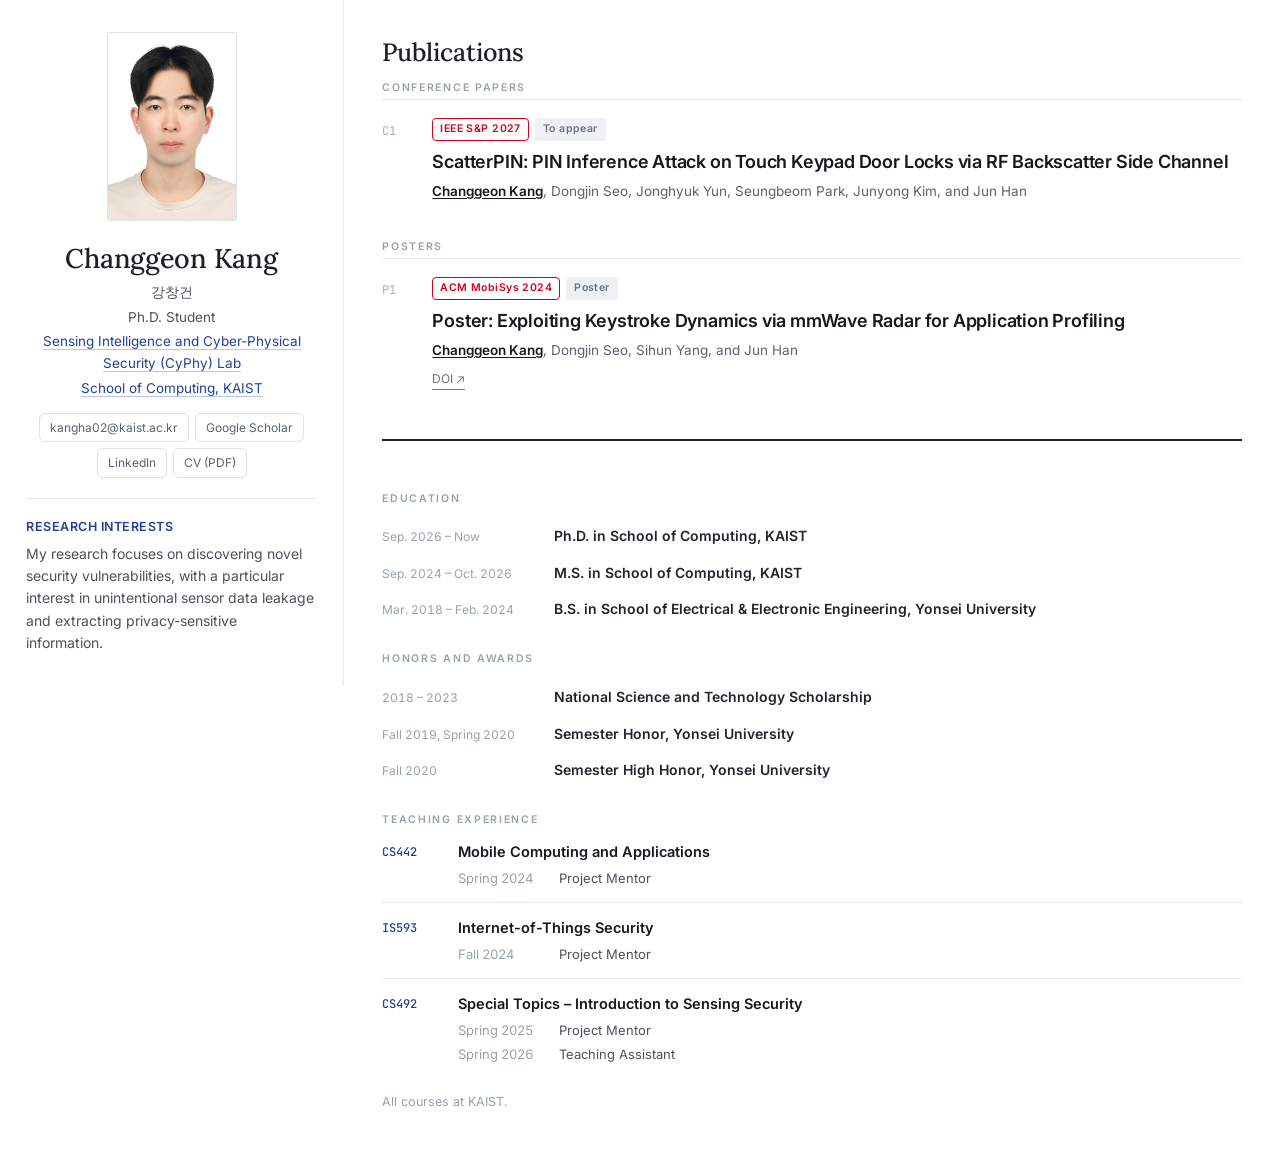
==== index.html @ 90a4a769 "Underline own name in author lists" ====
<!doctype html>
<html lang="en">
<head>
<meta charset="utf-8">
<meta name="viewport" content="width=device-width, initial-scale=1">
<title>Changgeon Kang</title>
<meta name="description" content="Changgeon Kang is a Ph.D. student in the CyPhy Lab, School of Computing, KAIST, working on cyber-physical system security and sensing systems.">
<meta name="author" content="Changgeon Kang">
<link rel="canonical" href="https://changgeonkang.github.io/">

<meta property="og:type" content="profile">
<meta property="og:title" content="Changgeon Kang">
<meta property="og:description" content="Ph.D. Student, CyPhy Lab, School of Computing, KAIST. Cyber-Physical System (CPS) Security and Sensing Systems.">
<meta property="og:url" content="https://changgeonkang.github.io/">
<meta property="og:image" content="https://changgeonkang.github.io/photo.jpg">
<meta name="twitter:card" content="summary">

<!-- An empty icon rather than no icon at all: with the tag removed the
     browser falls back to requesting /favicon.ico and draws its own
     generic glyph, which is the thing being removed here. -->
<link rel="icon" href="data:,">

<link rel="preconnect" href="https://fonts.googleapis.com">
<link rel="preconnect" href="https://fonts.gstatic.com" crossorigin>
<link rel="stylesheet" href="https://fonts.googleapis.com/css2?family=Lora:ital,wght@0,400;0,500;0,600;1,400&family=Inter:wght@300;400;500;600;700&family=JetBrains+Mono:wght@400;500&display=swap">

<!-- Tells search engines which person this page is about, and which other
     profiles are the same person, so the page can be tied to the Scholar
     and LinkedIn records rather than floating on its own. -->
<script type="application/ld+json">
{
  "@context": "https://schema.org",
  "@type": "Person",
  "name": "Changgeon Kang",
  "alternateName": "강창건",
  "url": "https://changgeonkang.github.io/",
  "image": "https://changgeonkang.github.io/photo.jpg",
  "email": "mailto:kangha02@kaist.ac.kr",
  "jobTitle": "Ph.D. Student",
  "worksFor": {
    "@type": "CollegeOrUniversity",
    "name": "KAIST",
    "department": "School of Computing",
    "url": "https://cs.kaist.ac.kr/"
  },
  "affiliation": {
    "@type": "ResearchOrganization",
    "name": "Sensing Intelligence and Cyber-Physical Security (CyPhy) Lab",
    "url": "https://www.cyphy.kaist.ac.kr/home"
  },
  "alumniOf": {
    "@type": "CollegeOrUniversity",
    "name": "Yonsei University"
  },
  "knowsAbout": [
    "Cyber-Physical System Security",
    "Sensing Systems",
    "RF Backscatter",
    "Side-Channel Attacks",
    "mmWave Radar"
  ],
  "sameAs": [
    "https://scholar.google.com/citations?user=AHf7iZIAAAAJ",
    "https://www.linkedin.com/in/changgeon-kang/",
    "https://github.com/ChanggeonKang"
  ]
}
</script>

<style>
:root{color-scheme:light}
*,*::before,*::after{box-sizing:border-box}
html{-webkit-text-size-adjust:100%}
body{margin:0;background:#fff;font-family:Inter,system-ui,-apple-system,sans-serif}
img{max-width:100%}
a:focus-visible{outline:2px solid #204396;outline-offset:2px}

/* ---------- page ---------- */
.pg{background:#fff;color:#1c1f24;line-height:1.6;font-family:Inter,sans-serif;
  --accent:#204396;--rule:#e5e9ef;--dim:#97a1ae;--body:#4b525c;--head:#15181d;--chip:#e8f6fc}
.bdg{display:inline-flex;align-items:center;font-size:10.5px;font-weight:600;letter-spacing:.04em;
  border-radius:4px;padding:3px 8px;white-space:nowrap}
/* venue badge: white fill, so the border is what keeps it reading as a badge */
.bdg-v{background:#fff;color:#d0021b;border:1px solid #d0021b;padding:2px 7px}
.bdg-s{background:#eef0f3;color:#6a7482}
.bdg-row{display:flex;gap:6px;flex-wrap:wrap;margin-bottom:9px}
.doi{font-size:12px;text-decoration:none;color:#6a7482;border-bottom:1px solid currentColor;
  padding-bottom:1px}
.doi:hover{color:#204396}

.pg h1{font-family:Lora,Georgia,serif;font-size:27px;font-weight:500;margin:0 0 2px;
  letter-spacing:-.01em}
.pg .kr{font-size:13px;color:#8d939c;margin:0 0 8px}
.pg .idtext p,.pg .who p{font-size:13.5px;color:#4b525c;margin:0 0 3px}
.pg a.id{color:#204396;text-decoration:none;border-bottom:1px solid #b9c7e6}
.pg a.id:hover{border-color:#204396}
.pg .links{margin-top:11px;display:flex;gap:6px;flex-wrap:wrap}
.pg .links a,.pg .links button{font-size:12px;color:#5b6270;text-decoration:none;
  border:1px solid #dde3eb;border-radius:6px;padding:4px 10px;background:#fff;
  font-family:inherit;line-height:inherit}
.pg .links a:hover,.pg .links button:hover{border-color:#204396;color:#204396}
.pg .links button:focus-visible{outline:2px solid #204396;outline-offset:2px}
/* The address is shown in full and copies on click. It is a button, not a
   mailto link, so nothing ever hands the visitor off to a mail client. If
   the copy fails the address is still on screen to select by hand. */
.pg .links button.copy-mail{cursor:copy}
.pg .links button.copied{border-color:#2f6f4e;color:#2f6f4e;background:#f2f8f4}
.pg .what b{display:block;color:#204396;font-size:12.5px;letter-spacing:.04em;text-transform:uppercase;
  margin-bottom:6px;font-weight:600}
.pg .what{font-size:14px;color:#4b525c}

.pg .idrow{display:grid;grid-template-columns:116px minmax(0,380px);gap:22px;align-items:start}
.pg .photo{position:relative;aspect-ratio:390/567;border:1px solid #dde3eb;border-radius:3px;
  background:#f3f5f8;overflow:hidden}
.pg .photo img{position:absolute;inset:0;width:100%;height:100%;object-fit:cover;display:block}
.pg .idtext{min-width:0}

.pg h2.sec{font-family:Lora,Georgia,serif;font-size:25px;font-weight:500;margin:0 0 6px}
.pg h3{font-size:10.5px;font-weight:600;letter-spacing:.16em;text-transform:uppercase;
  color:#97a1ae;margin:22px 0 11px}
.pg .pub{display:grid;grid-template-columns:34px 1fr;gap:16px;padding:18px 0;
  border-top:1px solid #e5e9ef}
.pg .pub .n{font-family:"JetBrains Mono",monospace;font-size:12px;color:#a6b0bd;padding-top:4px}
.pg .pub .t{font-size:18px;font-weight:600;line-height:1.34;color:#15181d;margin-bottom:7px;
  letter-spacing:-.011em}
.pg .pub .au{font-size:13.5px;color:#5b6270;line-height:1.5}
.pg .pub .au b{color:#15181d;font-weight:600;text-decoration:underline;text-underline-offset:2px}
.pg .pub .doi{display:inline-block;margin-top:9px}
/* publications are split by type, so a poster is never mistaken for a
   full paper; the heading carries the distinction, not the entry styling */
.pg .grouphead{font-size:10.5px;font-weight:600;letter-spacing:.16em;text-transform:uppercase;
  color:#97a1ae;margin:20px 0 2px}
.pg .grouphead:first-child{margin-top:8px}
.pg .rec{display:flex;gap:14px;padding:7px 0;font-size:14px}
.pg .rec .yr{font-size:12px;color:#97a1ae;flex:none;width:158px;font-variant-numeric:tabular-nums;
  padding-top:2px}
.pg .rec .ti{color:#20252d;font-weight:600}
.eB{display:flex;flex-direction:column}
.eB .crow{display:flex;gap:16px;padding:13px 0;border-top:1px solid var(--rule)}
.eB .crow:first-child{border-top:0;padding-top:0}
.eB .ccode{font-family:"JetBrains Mono",monospace;font-size:12px;font-weight:500;flex:none;
  width:60px;color:var(--accent);padding-top:3px}
.eB .cname{font-size:14.5px;font-weight:600;color:var(--head);margin-bottom:5px}
.eB .croles{display:flex;flex-direction:column;gap:3px}
.eB .crole{font-size:13px;color:var(--body);display:flex;gap:9px}
.eB .crole em{font-style:normal;color:var(--dim);font-variant-numeric:tabular-nums;flex:none;width:92px}
.enote{font-size:12.5px;color:var(--dim);margin:14px 0 0}

/* ---------- layout: identity rail on wide screens, header when narrow ---------- */
/* Above 900px the identity is a sticky rail on the left and the content
   scrolls beside it. Below that the rail folds into a full-width header,
   portrait beside the identity lines rather than stacked above them. */
.optD .shell{max-width:1560px;margin-inline:auto;display:grid;
  grid-template-columns:344px minmax(0,1fr);gap:0}
.optD .rail{background:#fff;border-right:1px solid #e5e9ef;padding:32px 26px;
  position:sticky;top:0;align-self:start}
.optD .rail .idrow{grid-template-columns:1fr;gap:16px}
.optD .rail .photo{width:130px}
.optD .rail .what{margin-top:20px;padding-top:18px;border-top:1px solid #e5e9ef}
.optD .main{padding:32px clamp(20px,3vw,40px) 52px;min-width:0}
.optD .main > section + section{margin-top:30px;padding-top:26px;border-top:2px solid #1c1f24}
.optD .measure{max-width:940px}
.optD h3{margin-top:24px}
.optD section > h3:first-of-type{margin-top:14px}

/* In the rail the portrait sits above the name, so centring the identity is
   what makes their centres line up: left-aligned, the 130px photo sits 40px
   left of the 210px name's centre. Only the identity centres — the research
   statement stays left-aligned, since centred body copy loses its left edge
   and gets harder to read line to line. */
@media(min-width:901px){
  .optD .rail .railid{text-align:center}
  .optD .rail .photo{margin-inline:auto}
  .optD .rail .links{justify-content:center}
}

@media(max-width:900px){
  .optD .shell{grid-template-columns:1fr}
  .optD .rail{position:static;border-right:0;border-bottom:2px solid #1c1f24;
    padding-block:28px;padding-inline:clamp(20px,4vw,40px)}
  .optD .railinner{display:flex;gap:26px;align-items:flex-start;flex-wrap:wrap}
  .optD .railid{flex:1 1 430px;min-width:0}
  .optD .rail .idrow{grid-template-columns:116px minmax(0,380px);gap:22px}
  .optD .rail .photo{width:auto}
  .optD .rail .what{flex:1 1 300px;min-width:0;margin-top:0;padding-top:0;border-top:0;
    border-left:2px solid #1c1f24;padding-left:20px}
  .optD .main{padding-inline:clamp(20px,4vw,40px)}
}
@media(max-width:560px){
  .optD .rail .idrow{grid-template-columns:88px minmax(0,1fr);gap:16px}
}

@media (prefers-reduced-motion: reduce){*{transition:none!important;animation:none!important}}
</style>
</head>
<body>
<div class="pg optD"><div class="shell"><aside class="rail"><div class="railinner"><div class="railid"><div class="idrow"><div class="photo"><img src="photo.jpg" alt="Portrait of Changgeon Kang"></div><div class="idtext"><h1>Changgeon Kang</h1><p class="kr">강창건</p><p>Ph.D. Student</p><p><a class="id" href="https://www.cyphy.kaist.ac.kr/home" target="_blank" rel="noopener noreferrer">Sensing Intelligence and Cyber-Physical Security (CyPhy)&nbsp;Lab</a></p><p><a class="id" href="https://cs.kaist.ac.kr/" target="_blank" rel="noopener noreferrer">School of Computing, KAIST</a></p></div></div><div class="links"><button type="button" class="copy-mail" data-mail="kangha02@kaist.ac.kr" title="Click to copy"><span class="lbl-text">kangha02@kaist.ac.kr</span></button><a class="id" href="https://scholar.google.com/citations?user=AHf7iZIAAAAJ" target="_blank" rel="noopener noreferrer">Google Scholar</a><a class="id" href="https://www.linkedin.com/in/changgeon-kang/" target="_blank" rel="noopener noreferrer">LinkedIn</a><a class="id" href="CV_ChanggeonKang.pdf" target="_blank" rel="noopener noreferrer">CV (PDF)</a></div></div><div class="what"><b>Research Interests</b>My research focuses on discovering novel security vulnerabilities, with a particular interest in unintentional sensor data leakage and extracting privacy-sensitive information.</div></div></aside><main class="main"><section><h2 class="sec">Publications</h2><div class="measure"><p class="grouphead">Conference Papers</p><article class="pub"><div class="n">C1</div><div><div class="bdg-row"><span class="bdg bdg-v">IEEE S&P 2027</span><span class="bdg bdg-s">To appear</span></div><div class="t">ScatterPIN: PIN Inference Attack on Touch Keypad Door Locks via RF Backscatter Side Channel</div><div class="au"><b>Changgeon Kang</b>, Dongjin Seo, Jonghyuk Yun, Seungbeom Park, Junyong Kim, and Jun Han</div></div></article><p class="grouphead">Posters</p><article class="pub poster"><div class="n">P1</div><div><div class="bdg-row"><span class="bdg bdg-v">ACM MobiSys 2024</span><span class="bdg bdg-s">Poster</span></div><div class="t">Poster: Exploiting Keystroke Dynamics via mmWave Radar for Application Profiling</div><div class="au"><b>Changgeon Kang</b>, Dongjin Seo, Sihun Yang, and Jun Han</div><a class="doi" href="https://dl.acm.org/doi/10.1145/3643832.3661443" target="_blank" rel="noopener noreferrer">DOI ↗</a></div></article></div></section><section><div class="measure"><h3>Education</h3><div class="rec"><div class="yr">Sep. 2026 – Now</div><div class="ti">Ph.D. in School of Computing, KAIST</div></div><div class="rec"><div class="yr">Sep. 2024 – Oct. 2026</div><div class="ti">M.S. in School of Computing, KAIST</div></div><div class="rec"><div class="yr">Mar. 2018 – Feb. 2024</div><div class="ti">B.S. in School of Electrical &amp; Electronic Engineering, Yonsei University</div></div><h3>Honors and Awards</h3><div class="rec"><div class="yr">2018 – 2023</div><div class="ti">National Science and Technology Scholarship</div></div><div class="rec"><div class="yr">Fall 2019, Spring 2020</div><div class="ti">Semester Honor, Yonsei University</div></div><div class="rec"><div class="yr">Fall 2020</div><div class="ti">Semester High Honor, Yonsei University</div></div><h3>Teaching Experience</h3><div class="eB"><div class="crow"><div class="ccode">CS442</div><div><div class="cname">Mobile Computing and Applications</div><div class="croles"><div class="crole"><em>Spring 2024</em><span>Project Mentor</span></div></div></div></div><div class="crow"><div class="ccode">IS593</div><div><div class="cname">Internet-of-Things Security</div><div class="croles"><div class="crole"><em>Fall 2024</em><span>Project Mentor</span></div></div></div></div><div class="crow"><div class="ccode">CS492</div><div><div class="cname">Special Topics – Introduction to Sensing Security</div><div class="croles"><div class="crole"><em>Spring 2025</em><span>Project Mentor</span></div><div class="crole"><em>Spring 2026</em><span>Teaching Assistant</span></div></div></div></div></div><p class="enote">All courses at KAIST.</p></div></section></main></div></div>
<script>
/* Copies the address and nothing else — no mail client, ever. Two copy
   paths, because some browsers expose navigator.clipboard but refuse the
   write, and the older execCommand still succeeds there. If both fail we
   select the address on the page so it can be copied by hand; the address
   is rendered in full either way, so it is never hidden behind the click. */
document.addEventListener('click', async function (ev) {
  var btn = ev.target.closest && ev.target.closest('.copy-mail');
  if (!btn || btn.dataset.busy) return;
  var addr = btn.dataset.mail;
  var label = btn.querySelector('.lbl-text');
  var copied = false;

  try {
    if (navigator.clipboard && window.isSecureContext) {
      await navigator.clipboard.writeText(addr);
      copied = true;
    }
  } catch (e) { /* fall through to execCommand */ }

  if (!copied) {
    try {
      var ta = document.createElement('textarea');
      ta.value = addr;
      ta.setAttribute('readonly', '');
      ta.style.cssText = 'position:fixed;top:0;left:0;opacity:0;pointer-events:none';
      document.body.appendChild(ta);
      ta.select();
      ta.setSelectionRange(0, addr.length);
      copied = document.execCommand('copy');
      ta.remove();
    } catch (e) { copied = false; }
  }

  btn.dataset.busy = '1';
  var prev = label.textContent;

  if (copied) {
    label.textContent = 'Copied ✓';
    btn.classList.add('copied');
  } else {
    // leave the address selected so Ctrl+C finishes the job
    try {
      var sel = window.getSelection();
      var range = document.createRange();
      range.selectNodeContents(label);
      sel.removeAllRanges();
      sel.addRange(range);
    } catch (e) { /* nothing more to offer */ }
  }

  setTimeout(function () {
    label.textContent = prev;
    btn.classList.remove('copied');
    delete btn.dataset.busy;
  }, 1400);
});
</script>
</body>
</html>
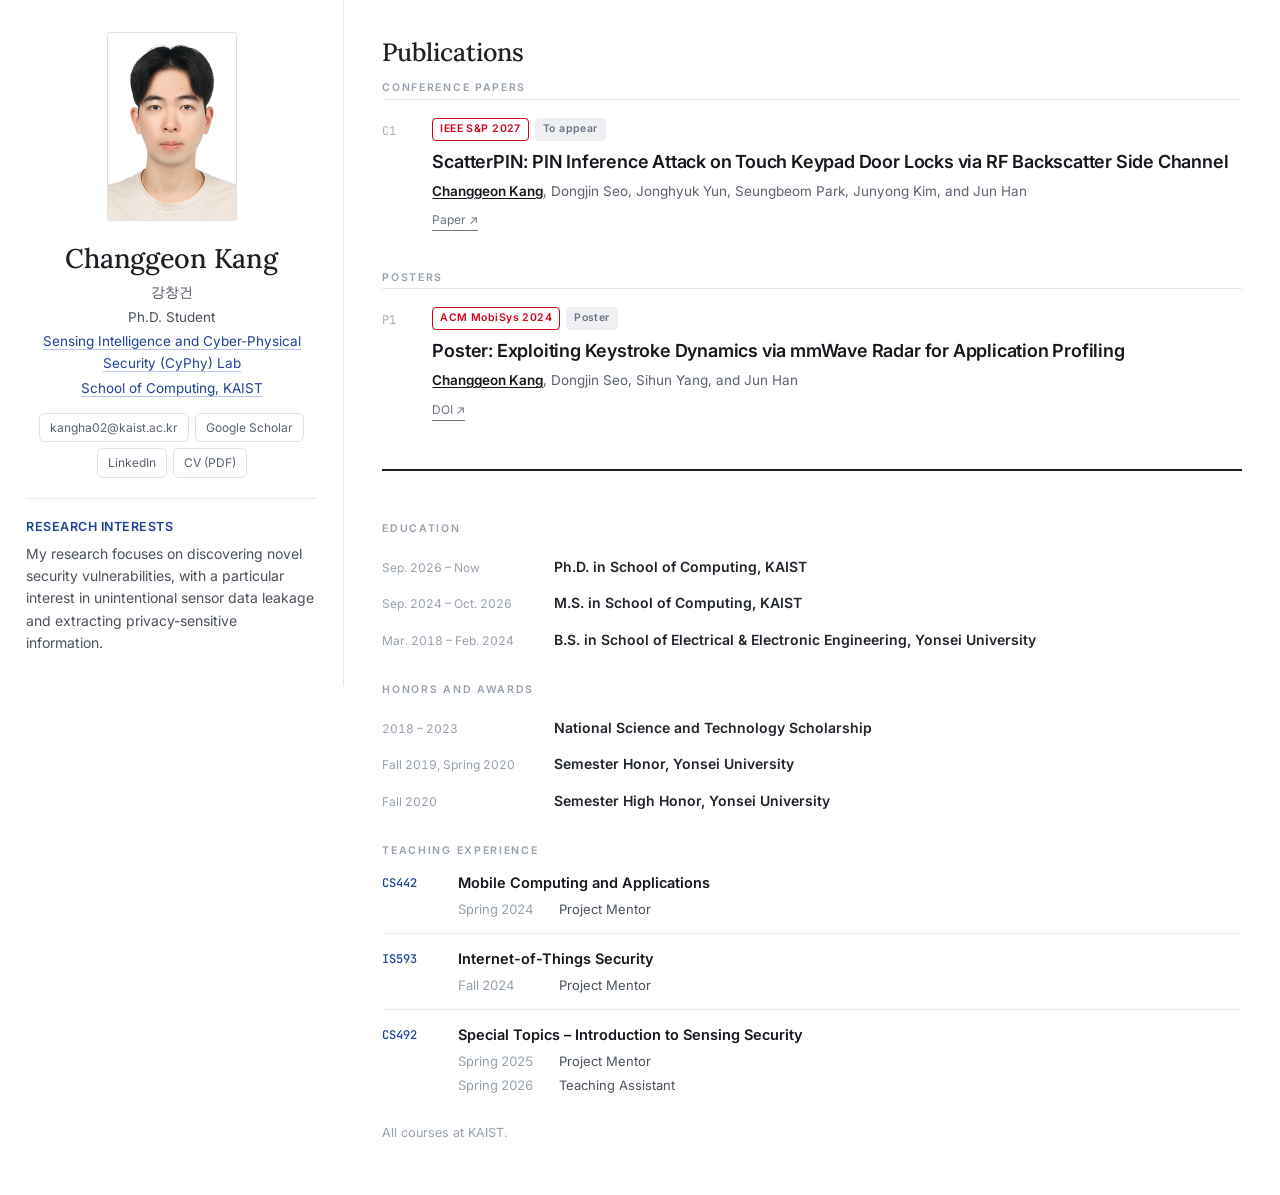
==== commit babd5b82: "Link the ScatterPIN paper to its CSDL record" ====
--- a/index.html
+++ b/index.html
@@ -194,7 +194,7 @@
 </style>
 </head>
 <body>
-<div class="pg optD"><div class="shell"><aside class="rail"><div class="railinner"><div class="railid"><div class="idrow"><div class="photo"><img src="photo.jpg" alt="Portrait of Changgeon Kang"></div><div class="idtext"><h1>Changgeon Kang</h1><p class="kr">강창건</p><p>Ph.D. Student</p><p><a class="id" href="https://www.cyphy.kaist.ac.kr/home" target="_blank" rel="noopener noreferrer">Sensing Intelligence and Cyber-Physical Security (CyPhy)&nbsp;Lab</a></p><p><a class="id" href="https://cs.kaist.ac.kr/" target="_blank" rel="noopener noreferrer">School of Computing, KAIST</a></p></div></div><div class="links"><button type="button" class="copy-mail" data-mail="kangha02@kaist.ac.kr" title="Click to copy"><span class="lbl-text">kangha02@kaist.ac.kr</span></button><a class="id" href="https://scholar.google.com/citations?user=AHf7iZIAAAAJ" target="_blank" rel="noopener noreferrer">Google Scholar</a><a class="id" href="https://www.linkedin.com/in/changgeon-kang/" target="_blank" rel="noopener noreferrer">LinkedIn</a><a class="id" href="CV_ChanggeonKang.pdf" target="_blank" rel="noopener noreferrer">CV (PDF)</a></div></div><div class="what"><b>Research Interests</b>My research focuses on discovering novel security vulnerabilities, with a particular interest in unintentional sensor data leakage and extracting privacy-sensitive information.</div></div></aside><main class="main"><section><h2 class="sec">Publications</h2><div class="measure"><p class="grouphead">Conference Papers</p><article class="pub"><div class="n">C1</div><div><div class="bdg-row"><span class="bdg bdg-v">IEEE S&P 2027</span><span class="bdg bdg-s">To appear</span></div><div class="t">ScatterPIN: PIN Inference Attack on Touch Keypad Door Locks via RF Backscatter Side Channel</div><div class="au"><b>Changgeon Kang</b>, Dongjin Seo, Jonghyuk Yun, Seungbeom Park, Junyong Kim, and Jun Han</div></div></article><p class="grouphead">Posters</p><article class="pub poster"><div class="n">P1</div><div><div class="bdg-row"><span class="bdg bdg-v">ACM MobiSys 2024</span><span class="bdg bdg-s">Poster</span></div><div class="t">Poster: Exploiting Keystroke Dynamics via mmWave Radar for Application Profiling</div><div class="au"><b>Changgeon Kang</b>, Dongjin Seo, Sihun Yang, and Jun Han</div><a class="doi" href="https://dl.acm.org/doi/10.1145/3643832.3661443" target="_blank" rel="noopener noreferrer">DOI ↗</a></div></article></div></section><section><div class="measure"><h3>Education</h3><div class="rec"><div class="yr">Sep. 2026 – Now</div><div class="ti">Ph.D. in School of Computing, KAIST</div></div><div class="rec"><div class="yr">Sep. 2024 – Oct. 2026</div><div class="ti">M.S. in School of Computing, KAIST</div></div><div class="rec"><div class="yr">Mar. 2018 – Feb. 2024</div><div class="ti">B.S. in School of Electrical &amp; Electronic Engineering, Yonsei University</div></div><h3>Honors and Awards</h3><div class="rec"><div class="yr">2018 – 2023</div><div class="ti">National Science and Technology Scholarship</div></div><div class="rec"><div class="yr">Fall 2019, Spring 2020</div><div class="ti">Semester Honor, Yonsei University</div></div><div class="rec"><div class="yr">Fall 2020</div><div class="ti">Semester High Honor, Yonsei University</div></div><h3>Teaching Experience</h3><div class="eB"><div class="crow"><div class="ccode">CS442</div><div><div class="cname">Mobile Computing and Applications</div><div class="croles"><div class="crole"><em>Spring 2024</em><span>Project Mentor</span></div></div></div></div><div class="crow"><div class="ccode">IS593</div><div><div class="cname">Internet-of-Things Security</div><div class="croles"><div class="crole"><em>Fall 2024</em><span>Project Mentor</span></div></div></div></div><div class="crow"><div class="ccode">CS492</div><div><div class="cname">Special Topics – Introduction to Sensing Security</div><div class="croles"><div class="crole"><em>Spring 2025</em><span>Project Mentor</span></div><div class="crole"><em>Spring 2026</em><span>Teaching Assistant</span></div></div></div></div></div><p class="enote">All courses at KAIST.</p></div></section></main></div></div>
+<div class="pg optD"><div class="shell"><aside class="rail"><div class="railinner"><div class="railid"><div class="idrow"><div class="photo"><img src="photo.jpg" alt="Portrait of Changgeon Kang"></div><div class="idtext"><h1>Changgeon Kang</h1><p class="kr">강창건</p><p>Ph.D. Student</p><p><a class="id" href="https://www.cyphy.kaist.ac.kr/home" target="_blank" rel="noopener noreferrer">Sensing Intelligence and Cyber-Physical Security (CyPhy)&nbsp;Lab</a></p><p><a class="id" href="https://cs.kaist.ac.kr/" target="_blank" rel="noopener noreferrer">School of Computing, KAIST</a></p></div></div><div class="links"><button type="button" class="copy-mail" data-mail="kangha02@kaist.ac.kr" title="Click to copy"><span class="lbl-text">kangha02@kaist.ac.kr</span></button><a class="id" href="https://scholar.google.com/citations?user=AHf7iZIAAAAJ" target="_blank" rel="noopener noreferrer">Google Scholar</a><a class="id" href="https://www.linkedin.com/in/changgeon-kang/" target="_blank" rel="noopener noreferrer">LinkedIn</a><a class="id" href="CV_ChanggeonKang.pdf" target="_blank" rel="noopener noreferrer">CV (PDF)</a></div></div><div class="what"><b>Research Interests</b>My research focuses on discovering novel security vulnerabilities, with a particular interest in unintentional sensor data leakage and extracting privacy-sensitive information.</div></div></aside><main class="main"><section><h2 class="sec">Publications</h2><div class="measure"><p class="grouphead">Conference Papers</p><article class="pub"><div class="n">C1</div><div><div class="bdg-row"><span class="bdg bdg-v">IEEE S&P 2027</span><span class="bdg bdg-s">To appear</span></div><div class="t">ScatterPIN: PIN Inference Attack on Touch Keypad Door Locks via RF Backscatter Side Channel</div><div class="au"><b>Changgeon Kang</b>, Dongjin Seo, Jonghyuk Yun, Seungbeom Park, Junyong Kim, and Jun Han</div><a class="doi" href="https://store.computer.org/csdl/proceedings-article/sp/2027/553600a981/2lvCUSUXOlW" target="_blank" rel="noopener noreferrer">Paper ↗</a></div></article><p class="grouphead">Posters</p><article class="pub poster"><div class="n">P1</div><div><div class="bdg-row"><span class="bdg bdg-v">ACM MobiSys 2024</span><span class="bdg bdg-s">Poster</span></div><div class="t">Poster: Exploiting Keystroke Dynamics via mmWave Radar for Application Profiling</div><div class="au"><b>Changgeon Kang</b>, Dongjin Seo, Sihun Yang, and Jun Han</div><a class="doi" href="https://dl.acm.org/doi/10.1145/3643832.3661443" target="_blank" rel="noopener noreferrer">DOI ↗</a></div></article></div></section><section><div class="measure"><h3>Education</h3><div class="rec"><div class="yr">Sep. 2026 – Now</div><div class="ti">Ph.D. in School of Computing, KAIST</div></div><div class="rec"><div class="yr">Sep. 2024 – Oct. 2026</div><div class="ti">M.S. in School of Computing, KAIST</div></div><div class="rec"><div class="yr">Mar. 2018 – Feb. 2024</div><div class="ti">B.S. in School of Electrical &amp; Electronic Engineering, Yonsei University</div></div><h3>Honors and Awards</h3><div class="rec"><div class="yr">2018 – 2023</div><div class="ti">National Science and Technology Scholarship</div></div><div class="rec"><div class="yr">Fall 2019, Spring 2020</div><div class="ti">Semester Honor, Yonsei University</div></div><div class="rec"><div class="yr">Fall 2020</div><div class="ti">Semester High Honor, Yonsei University</div></div><h3>Teaching Experience</h3><div class="eB"><div class="crow"><div class="ccode">CS442</div><div><div class="cname">Mobile Computing and Applications</div><div class="croles"><div class="crole"><em>Spring 2024</em><span>Project Mentor</span></div></div></div></div><div class="crow"><div class="ccode">IS593</div><div><div class="cname">Internet-of-Things Security</div><div class="croles"><div class="crole"><em>Fall 2024</em><span>Project Mentor</span></div></div></div></div><div class="crow"><div class="ccode">CS492</div><div><div class="cname">Special Topics – Introduction to Sensing Security</div><div class="croles"><div class="crole"><em>Spring 2025</em><span>Project Mentor</span></div><div class="crole"><em>Spring 2026</em><span>Teaching Assistant</span></div></div></div></div></div><p class="enote">All courses at KAIST.</p></div></section></main></div></div>
 <script>
 /* Copies the address and nothing else — no mail client, ever. Two copy
    paths, because some browsers expose navigator.clipboard but refuse the
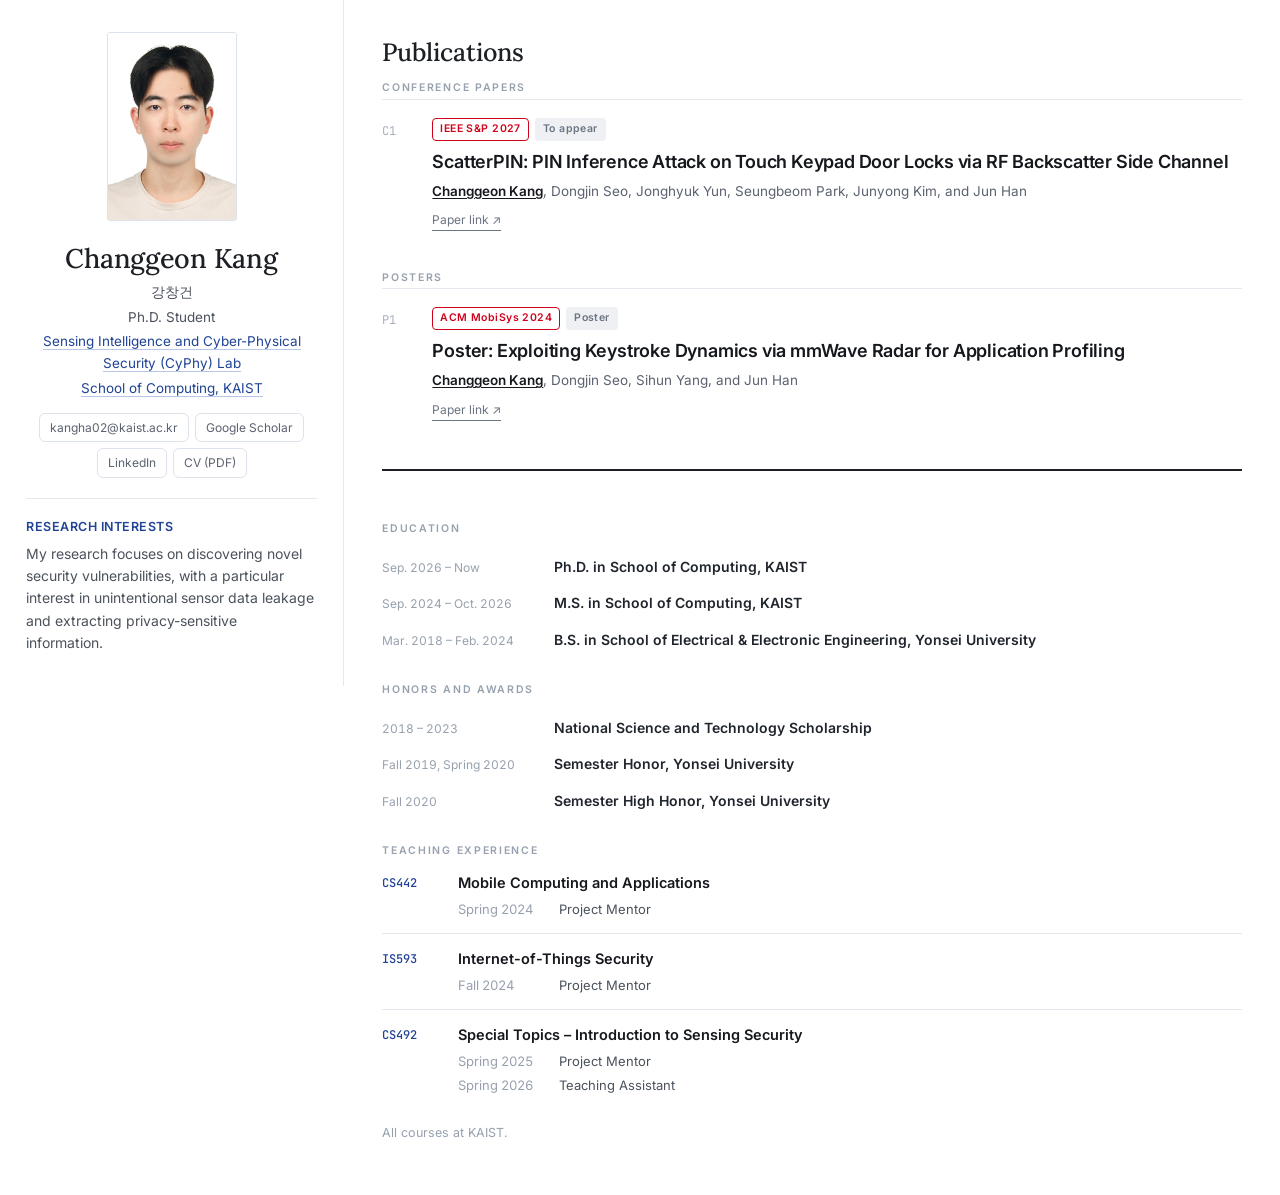
==== commit 58baf7e0: "Label both publication links as Paper link" ====
--- a/index.html
+++ b/index.html
@@ -194,7 +194,7 @@
 </style>
 </head>
 <body>
-<div class="pg optD"><div class="shell"><aside class="rail"><div class="railinner"><div class="railid"><div class="idrow"><div class="photo"><img src="photo.jpg" alt="Portrait of Changgeon Kang"></div><div class="idtext"><h1>Changgeon Kang</h1><p class="kr">강창건</p><p>Ph.D. Student</p><p><a class="id" href="https://www.cyphy.kaist.ac.kr/home" target="_blank" rel="noopener noreferrer">Sensing Intelligence and Cyber-Physical Security (CyPhy)&nbsp;Lab</a></p><p><a class="id" href="https://cs.kaist.ac.kr/" target="_blank" rel="noopener noreferrer">School of Computing, KAIST</a></p></div></div><div class="links"><button type="button" class="copy-mail" data-mail="kangha02@kaist.ac.kr" title="Click to copy"><span class="lbl-text">kangha02@kaist.ac.kr</span></button><a class="id" href="https://scholar.google.com/citations?user=AHf7iZIAAAAJ" target="_blank" rel="noopener noreferrer">Google Scholar</a><a class="id" href="https://www.linkedin.com/in/changgeon-kang/" target="_blank" rel="noopener noreferrer">LinkedIn</a><a class="id" href="CV_ChanggeonKang.pdf" target="_blank" rel="noopener noreferrer">CV (PDF)</a></div></div><div class="what"><b>Research Interests</b>My research focuses on discovering novel security vulnerabilities, with a particular interest in unintentional sensor data leakage and extracting privacy-sensitive information.</div></div></aside><main class="main"><section><h2 class="sec">Publications</h2><div class="measure"><p class="grouphead">Conference Papers</p><article class="pub"><div class="n">C1</div><div><div class="bdg-row"><span class="bdg bdg-v">IEEE S&P 2027</span><span class="bdg bdg-s">To appear</span></div><div class="t">ScatterPIN: PIN Inference Attack on Touch Keypad Door Locks via RF Backscatter Side Channel</div><div class="au"><b>Changgeon Kang</b>, Dongjin Seo, Jonghyuk Yun, Seungbeom Park, Junyong Kim, and Jun Han</div><a class="doi" href="https://store.computer.org/csdl/proceedings-article/sp/2027/553600a981/2lvCUSUXOlW" target="_blank" rel="noopener noreferrer">Paper ↗</a></div></article><p class="grouphead">Posters</p><article class="pub poster"><div class="n">P1</div><div><div class="bdg-row"><span class="bdg bdg-v">ACM MobiSys 2024</span><span class="bdg bdg-s">Poster</span></div><div class="t">Poster: Exploiting Keystroke Dynamics via mmWave Radar for Application Profiling</div><div class="au"><b>Changgeon Kang</b>, Dongjin Seo, Sihun Yang, and Jun Han</div><a class="doi" href="https://dl.acm.org/doi/10.1145/3643832.3661443" target="_blank" rel="noopener noreferrer">DOI ↗</a></div></article></div></section><section><div class="measure"><h3>Education</h3><div class="rec"><div class="yr">Sep. 2026 – Now</div><div class="ti">Ph.D. in School of Computing, KAIST</div></div><div class="rec"><div class="yr">Sep. 2024 – Oct. 2026</div><div class="ti">M.S. in School of Computing, KAIST</div></div><div class="rec"><div class="yr">Mar. 2018 – Feb. 2024</div><div class="ti">B.S. in School of Electrical &amp; Electronic Engineering, Yonsei University</div></div><h3>Honors and Awards</h3><div class="rec"><div class="yr">2018 – 2023</div><div class="ti">National Science and Technology Scholarship</div></div><div class="rec"><div class="yr">Fall 2019, Spring 2020</div><div class="ti">Semester Honor, Yonsei University</div></div><div class="rec"><div class="yr">Fall 2020</div><div class="ti">Semester High Honor, Yonsei University</div></div><h3>Teaching Experience</h3><div class="eB"><div class="crow"><div class="ccode">CS442</div><div><div class="cname">Mobile Computing and Applications</div><div class="croles"><div class="crole"><em>Spring 2024</em><span>Project Mentor</span></div></div></div></div><div class="crow"><div class="ccode">IS593</div><div><div class="cname">Internet-of-Things Security</div><div class="croles"><div class="crole"><em>Fall 2024</em><span>Project Mentor</span></div></div></div></div><div class="crow"><div class="ccode">CS492</div><div><div class="cname">Special Topics – Introduction to Sensing Security</div><div class="croles"><div class="crole"><em>Spring 2025</em><span>Project Mentor</span></div><div class="crole"><em>Spring 2026</em><span>Teaching Assistant</span></div></div></div></div></div><p class="enote">All courses at KAIST.</p></div></section></main></div></div>
+<div class="pg optD"><div class="shell"><aside class="rail"><div class="railinner"><div class="railid"><div class="idrow"><div class="photo"><img src="photo.jpg" alt="Portrait of Changgeon Kang"></div><div class="idtext"><h1>Changgeon Kang</h1><p class="kr">강창건</p><p>Ph.D. Student</p><p><a class="id" href="https://www.cyphy.kaist.ac.kr/home" target="_blank" rel="noopener noreferrer">Sensing Intelligence and Cyber-Physical Security (CyPhy)&nbsp;Lab</a></p><p><a class="id" href="https://cs.kaist.ac.kr/" target="_blank" rel="noopener noreferrer">School of Computing, KAIST</a></p></div></div><div class="links"><button type="button" class="copy-mail" data-mail="kangha02@kaist.ac.kr" title="Click to copy"><span class="lbl-text">kangha02@kaist.ac.kr</span></button><a class="id" href="https://scholar.google.com/citations?user=AHf7iZIAAAAJ" target="_blank" rel="noopener noreferrer">Google Scholar</a><a class="id" href="https://www.linkedin.com/in/changgeon-kang/" target="_blank" rel="noopener noreferrer">LinkedIn</a><a class="id" href="CV_ChanggeonKang.pdf" target="_blank" rel="noopener noreferrer">CV (PDF)</a></div></div><div class="what"><b>Research Interests</b>My research focuses on discovering novel security vulnerabilities, with a particular interest in unintentional sensor data leakage and extracting privacy-sensitive information.</div></div></aside><main class="main"><section><h2 class="sec">Publications</h2><div class="measure"><p class="grouphead">Conference Papers</p><article class="pub"><div class="n">C1</div><div><div class="bdg-row"><span class="bdg bdg-v">IEEE S&P 2027</span><span class="bdg bdg-s">To appear</span></div><div class="t">ScatterPIN: PIN Inference Attack on Touch Keypad Door Locks via RF Backscatter Side Channel</div><div class="au"><b>Changgeon Kang</b>, Dongjin Seo, Jonghyuk Yun, Seungbeom Park, Junyong Kim, and Jun Han</div><a class="doi" href="https://store.computer.org/csdl/proceedings-article/sp/2027/553600a981/2lvCUSUXOlW" target="_blank" rel="noopener noreferrer">Paper link ↗</a></div></article><p class="grouphead">Posters</p><article class="pub poster"><div class="n">P1</div><div><div class="bdg-row"><span class="bdg bdg-v">ACM MobiSys 2024</span><span class="bdg bdg-s">Poster</span></div><div class="t">Poster: Exploiting Keystroke Dynamics via mmWave Radar for Application Profiling</div><div class="au"><b>Changgeon Kang</b>, Dongjin Seo, Sihun Yang, and Jun Han</div><a class="doi" href="https://dl.acm.org/doi/10.1145/3643832.3661443" target="_blank" rel="noopener noreferrer">Paper link ↗</a></div></article></div></section><section><div class="measure"><h3>Education</h3><div class="rec"><div class="yr">Sep. 2026 – Now</div><div class="ti">Ph.D. in School of Computing, KAIST</div></div><div class="rec"><div class="yr">Sep. 2024 – Oct. 2026</div><div class="ti">M.S. in School of Computing, KAIST</div></div><div class="rec"><div class="yr">Mar. 2018 – Feb. 2024</div><div class="ti">B.S. in School of Electrical &amp; Electronic Engineering, Yonsei University</div></div><h3>Honors and Awards</h3><div class="rec"><div class="yr">2018 – 2023</div><div class="ti">National Science and Technology Scholarship</div></div><div class="rec"><div class="yr">Fall 2019, Spring 2020</div><div class="ti">Semester Honor, Yonsei University</div></div><div class="rec"><div class="yr">Fall 2020</div><div class="ti">Semester High Honor, Yonsei University</div></div><h3>Teaching Experience</h3><div class="eB"><div class="crow"><div class="ccode">CS442</div><div><div class="cname">Mobile Computing and Applications</div><div class="croles"><div class="crole"><em>Spring 2024</em><span>Project Mentor</span></div></div></div></div><div class="crow"><div class="ccode">IS593</div><div><div class="cname">Internet-of-Things Security</div><div class="croles"><div class="crole"><em>Fall 2024</em><span>Project Mentor</span></div></div></div></div><div class="crow"><div class="ccode">CS492</div><div><div class="cname">Special Topics – Introduction to Sensing Security</div><div class="croles"><div class="crole"><em>Spring 2025</em><span>Project Mentor</span></div><div class="crole"><em>Spring 2026</em><span>Teaching Assistant</span></div></div></div></div></div><p class="enote">All courses at KAIST.</p></div></section></main></div></div>
 <script>
 /* Copies the address and nothing else — no mail client, ever. Two copy
    paths, because some browsers expose navigator.clipboard but refuse the
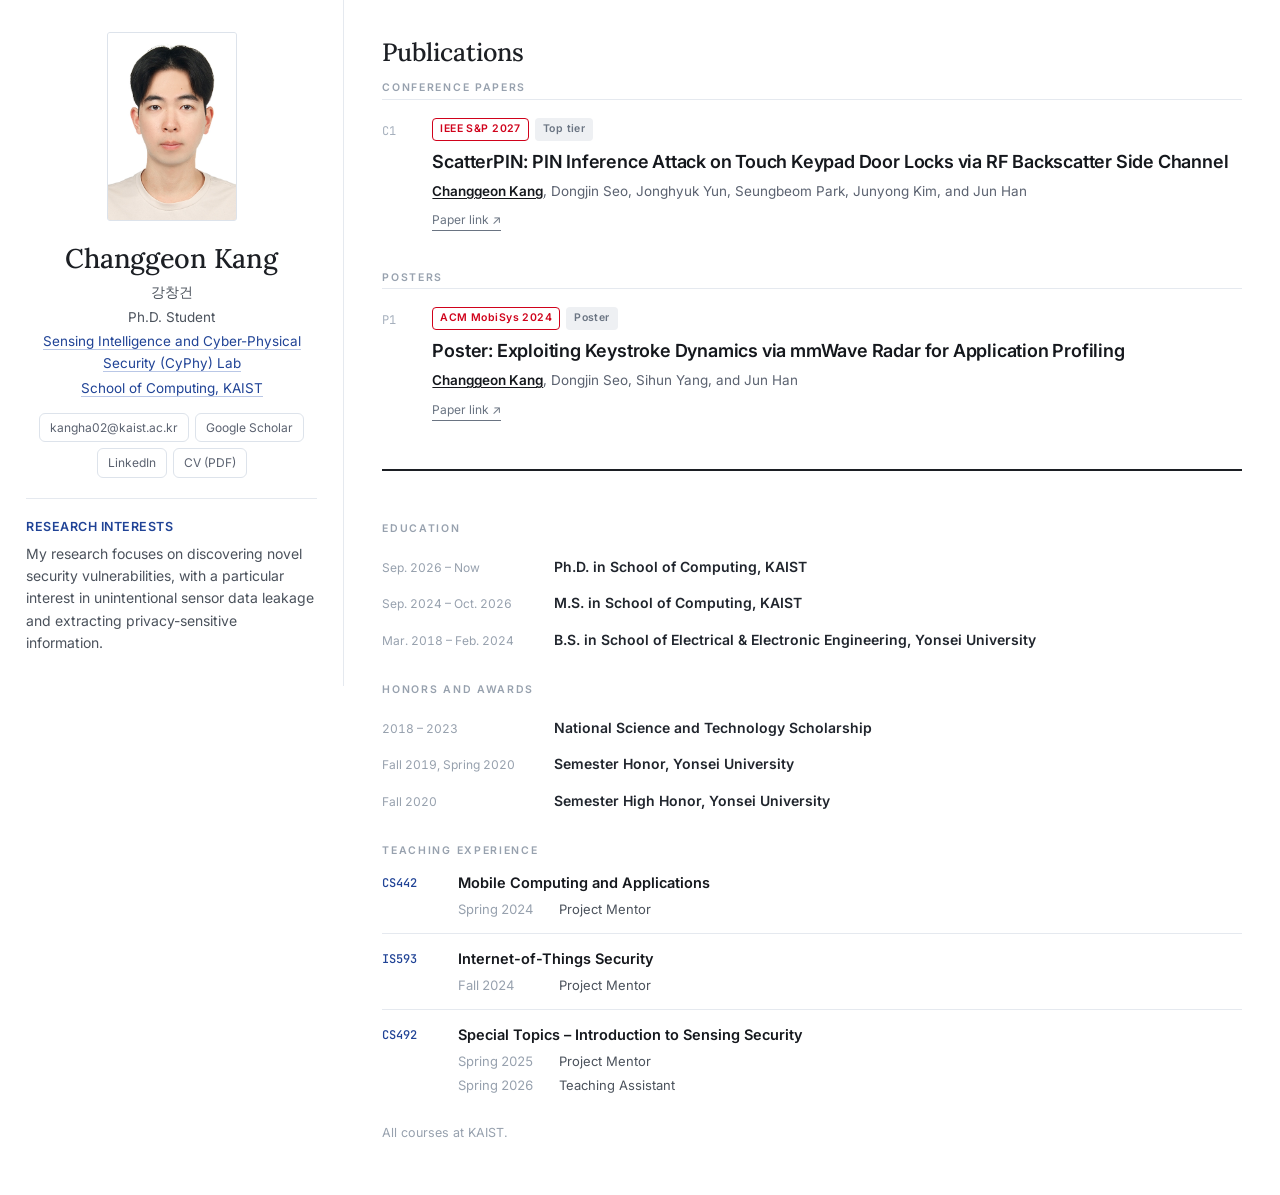
==== commit d3281830: "Mark ScatterPIN as Top tier instead of To appear" ====
--- a/index.html
+++ b/index.html
@@ -194,7 +194,7 @@
 </style>
 </head>
 <body>
-<div class="pg optD"><div class="shell"><aside class="rail"><div class="railinner"><div class="railid"><div class="idrow"><div class="photo"><img src="photo.jpg" alt="Portrait of Changgeon Kang"></div><div class="idtext"><h1>Changgeon Kang</h1><p class="kr">강창건</p><p>Ph.D. Student</p><p><a class="id" href="https://www.cyphy.kaist.ac.kr/home" target="_blank" rel="noopener noreferrer">Sensing Intelligence and Cyber-Physical Security (CyPhy)&nbsp;Lab</a></p><p><a class="id" href="https://cs.kaist.ac.kr/" target="_blank" rel="noopener noreferrer">School of Computing, KAIST</a></p></div></div><div class="links"><button type="button" class="copy-mail" data-mail="kangha02@kaist.ac.kr" title="Click to copy"><span class="lbl-text">kangha02@kaist.ac.kr</span></button><a class="id" href="https://scholar.google.com/citations?user=AHf7iZIAAAAJ" target="_blank" rel="noopener noreferrer">Google Scholar</a><a class="id" href="https://www.linkedin.com/in/changgeon-kang/" target="_blank" rel="noopener noreferrer">LinkedIn</a><a class="id" href="CV_ChanggeonKang.pdf" target="_blank" rel="noopener noreferrer">CV (PDF)</a></div></div><div class="what"><b>Research Interests</b>My research focuses on discovering novel security vulnerabilities, with a particular interest in unintentional sensor data leakage and extracting privacy-sensitive information.</div></div></aside><main class="main"><section><h2 class="sec">Publications</h2><div class="measure"><p class="grouphead">Conference Papers</p><article class="pub"><div class="n">C1</div><div><div class="bdg-row"><span class="bdg bdg-v">IEEE S&P 2027</span><span class="bdg bdg-s">To appear</span></div><div class="t">ScatterPIN: PIN Inference Attack on Touch Keypad Door Locks via RF Backscatter Side Channel</div><div class="au"><b>Changgeon Kang</b>, Dongjin Seo, Jonghyuk Yun, Seungbeom Park, Junyong Kim, and Jun Han</div><a class="doi" href="https://store.computer.org/csdl/proceedings-article/sp/2027/553600a981/2lvCUSUXOlW" target="_blank" rel="noopener noreferrer">Paper link ↗</a></div></article><p class="grouphead">Posters</p><article class="pub poster"><div class="n">P1</div><div><div class="bdg-row"><span class="bdg bdg-v">ACM MobiSys 2024</span><span class="bdg bdg-s">Poster</span></div><div class="t">Poster: Exploiting Keystroke Dynamics via mmWave Radar for Application Profiling</div><div class="au"><b>Changgeon Kang</b>, Dongjin Seo, Sihun Yang, and Jun Han</div><a class="doi" href="https://dl.acm.org/doi/10.1145/3643832.3661443" target="_blank" rel="noopener noreferrer">Paper link ↗</a></div></article></div></section><section><div class="measure"><h3>Education</h3><div class="rec"><div class="yr">Sep. 2026 – Now</div><div class="ti">Ph.D. in School of Computing, KAIST</div></div><div class="rec"><div class="yr">Sep. 2024 – Oct. 2026</div><div class="ti">M.S. in School of Computing, KAIST</div></div><div class="rec"><div class="yr">Mar. 2018 – Feb. 2024</div><div class="ti">B.S. in School of Electrical &amp; Electronic Engineering, Yonsei University</div></div><h3>Honors and Awards</h3><div class="rec"><div class="yr">2018 – 2023</div><div class="ti">National Science and Technology Scholarship</div></div><div class="rec"><div class="yr">Fall 2019, Spring 2020</div><div class="ti">Semester Honor, Yonsei University</div></div><div class="rec"><div class="yr">Fall 2020</div><div class="ti">Semester High Honor, Yonsei University</div></div><h3>Teaching Experience</h3><div class="eB"><div class="crow"><div class="ccode">CS442</div><div><div class="cname">Mobile Computing and Applications</div><div class="croles"><div class="crole"><em>Spring 2024</em><span>Project Mentor</span></div></div></div></div><div class="crow"><div class="ccode">IS593</div><div><div class="cname">Internet-of-Things Security</div><div class="croles"><div class="crole"><em>Fall 2024</em><span>Project Mentor</span></div></div></div></div><div class="crow"><div class="ccode">CS492</div><div><div class="cname">Special Topics – Introduction to Sensing Security</div><div class="croles"><div class="crole"><em>Spring 2025</em><span>Project Mentor</span></div><div class="crole"><em>Spring 2026</em><span>Teaching Assistant</span></div></div></div></div></div><p class="enote">All courses at KAIST.</p></div></section></main></div></div>
+<div class="pg optD"><div class="shell"><aside class="rail"><div class="railinner"><div class="railid"><div class="idrow"><div class="photo"><img src="photo.jpg" alt="Portrait of Changgeon Kang"></div><div class="idtext"><h1>Changgeon Kang</h1><p class="kr">강창건</p><p>Ph.D. Student</p><p><a class="id" href="https://www.cyphy.kaist.ac.kr/home" target="_blank" rel="noopener noreferrer">Sensing Intelligence and Cyber-Physical Security (CyPhy)&nbsp;Lab</a></p><p><a class="id" href="https://cs.kaist.ac.kr/" target="_blank" rel="noopener noreferrer">School of Computing, KAIST</a></p></div></div><div class="links"><button type="button" class="copy-mail" data-mail="kangha02@kaist.ac.kr" title="Click to copy"><span class="lbl-text">kangha02@kaist.ac.kr</span></button><a class="id" href="https://scholar.google.com/citations?user=AHf7iZIAAAAJ" target="_blank" rel="noopener noreferrer">Google Scholar</a><a class="id" href="https://www.linkedin.com/in/changgeon-kang/" target="_blank" rel="noopener noreferrer">LinkedIn</a><a class="id" href="CV_ChanggeonKang.pdf" target="_blank" rel="noopener noreferrer">CV (PDF)</a></div></div><div class="what"><b>Research Interests</b>My research focuses on discovering novel security vulnerabilities, with a particular interest in unintentional sensor data leakage and extracting privacy-sensitive information.</div></div></aside><main class="main"><section><h2 class="sec">Publications</h2><div class="measure"><p class="grouphead">Conference Papers</p><article class="pub"><div class="n">C1</div><div><div class="bdg-row"><span class="bdg bdg-v">IEEE S&P 2027</span><span class="bdg bdg-s">Top tier</span></div><div class="t">ScatterPIN: PIN Inference Attack on Touch Keypad Door Locks via RF Backscatter Side Channel</div><div class="au"><b>Changgeon Kang</b>, Dongjin Seo, Jonghyuk Yun, Seungbeom Park, Junyong Kim, and Jun Han</div><a class="doi" href="https://store.computer.org/csdl/proceedings-article/sp/2027/553600a981/2lvCUSUXOlW" target="_blank" rel="noopener noreferrer">Paper link ↗</a></div></article><p class="grouphead">Posters</p><article class="pub poster"><div class="n">P1</div><div><div class="bdg-row"><span class="bdg bdg-v">ACM MobiSys 2024</span><span class="bdg bdg-s">Poster</span></div><div class="t">Poster: Exploiting Keystroke Dynamics via mmWave Radar for Application Profiling</div><div class="au"><b>Changgeon Kang</b>, Dongjin Seo, Sihun Yang, and Jun Han</div><a class="doi" href="https://dl.acm.org/doi/10.1145/3643832.3661443" target="_blank" rel="noopener noreferrer">Paper link ↗</a></div></article></div></section><section><div class="measure"><h3>Education</h3><div class="rec"><div class="yr">Sep. 2026 – Now</div><div class="ti">Ph.D. in School of Computing, KAIST</div></div><div class="rec"><div class="yr">Sep. 2024 – Oct. 2026</div><div class="ti">M.S. in School of Computing, KAIST</div></div><div class="rec"><div class="yr">Mar. 2018 – Feb. 2024</div><div class="ti">B.S. in School of Electrical &amp; Electronic Engineering, Yonsei University</div></div><h3>Honors and Awards</h3><div class="rec"><div class="yr">2018 – 2023</div><div class="ti">National Science and Technology Scholarship</div></div><div class="rec"><div class="yr">Fall 2019, Spring 2020</div><div class="ti">Semester Honor, Yonsei University</div></div><div class="rec"><div class="yr">Fall 2020</div><div class="ti">Semester High Honor, Yonsei University</div></div><h3>Teaching Experience</h3><div class="eB"><div class="crow"><div class="ccode">CS442</div><div><div class="cname">Mobile Computing and Applications</div><div class="croles"><div class="crole"><em>Spring 2024</em><span>Project Mentor</span></div></div></div></div><div class="crow"><div class="ccode">IS593</div><div><div class="cname">Internet-of-Things Security</div><div class="croles"><div class="crole"><em>Fall 2024</em><span>Project Mentor</span></div></div></div></div><div class="crow"><div class="ccode">CS492</div><div><div class="cname">Special Topics – Introduction to Sensing Security</div><div class="croles"><div class="crole"><em>Spring 2025</em><span>Project Mentor</span></div><div class="crole"><em>Spring 2026</em><span>Teaching Assistant</span></div></div></div></div></div><p class="enote">All courses at KAIST.</p></div></section></main></div></div>
 <script>
 /* Copies the address and nothing else — no mail client, ever. Two copy
    paths, because some browsers expose navigator.clipboard but refuse the
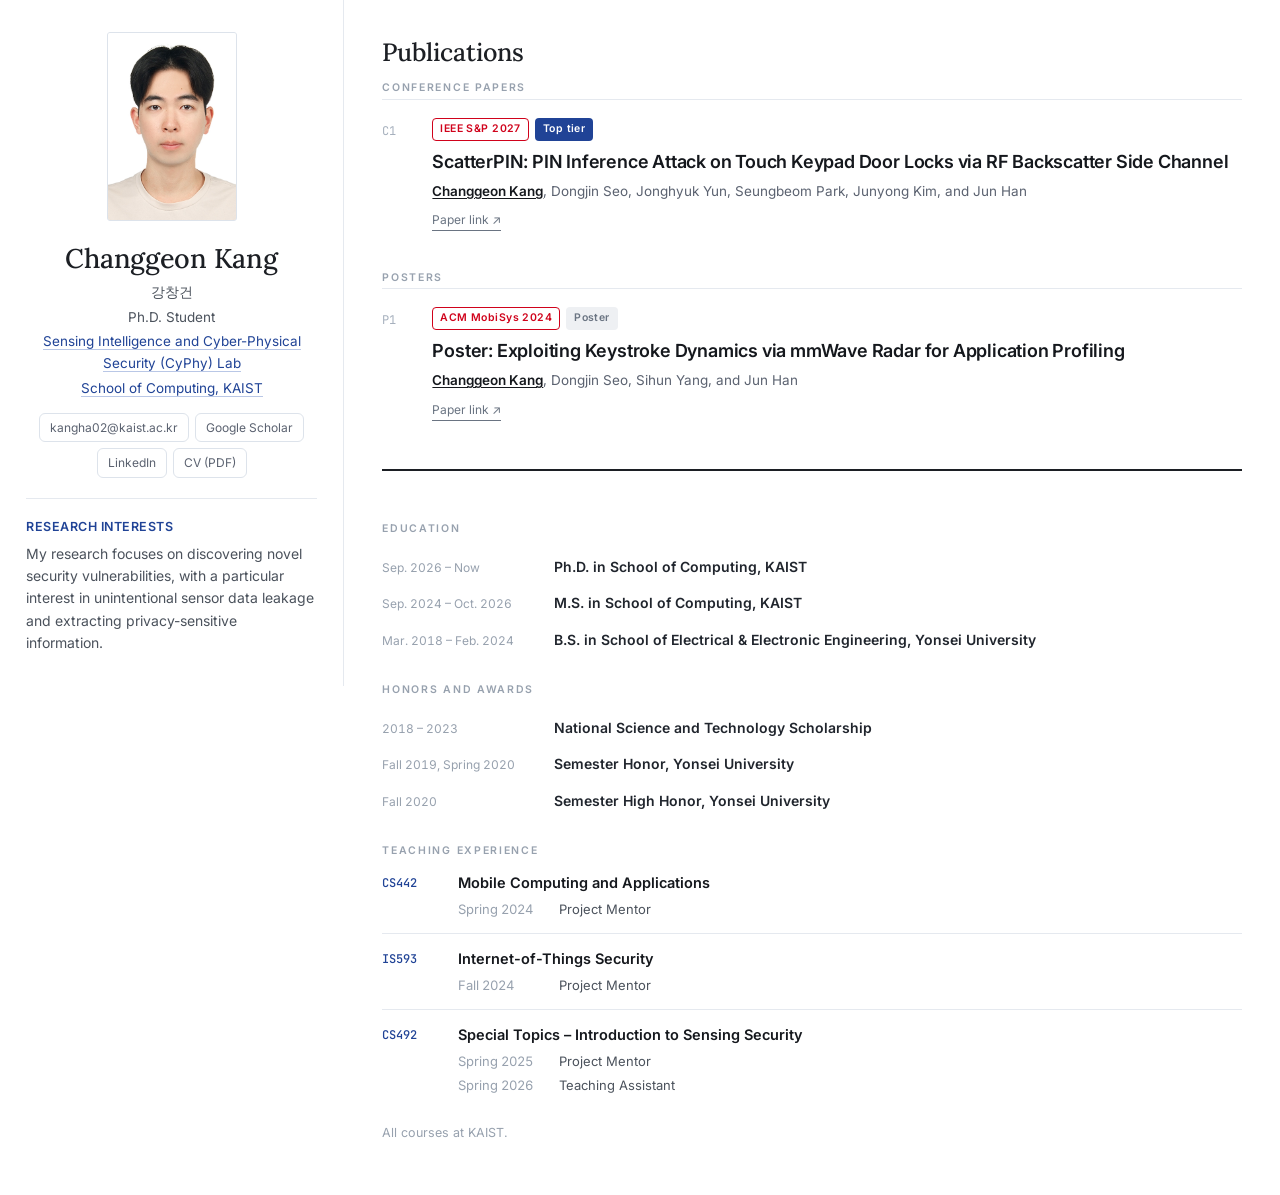
==== commit 527e4990: "Fill the Top tier badge with the site blue" ====
--- a/index.html
+++ b/index.html
@@ -83,6 +83,8 @@
 /* venue badge: white fill, so the border is what keeps it reading as a badge */
 .bdg-v{background:#fff;color:#d0021b;border:1px solid #d0021b;padding:2px 7px}
 .bdg-s{background:#eef0f3;color:#6a7482}
+/* rank badge: solid site blue, so it reads as a grade rather than a status */
+.bdg-tier{background:#204396;color:#fff}
 .bdg-row{display:flex;gap:6px;flex-wrap:wrap;margin-bottom:9px}
 .doi{font-size:12px;text-decoration:none;color:#6a7482;border-bottom:1px solid currentColor;
   padding-bottom:1px}
@@ -194,7 +196,7 @@
 </style>
 </head>
 <body>
-<div class="pg optD"><div class="shell"><aside class="rail"><div class="railinner"><div class="railid"><div class="idrow"><div class="photo"><img src="photo.jpg" alt="Portrait of Changgeon Kang"></div><div class="idtext"><h1>Changgeon Kang</h1><p class="kr">강창건</p><p>Ph.D. Student</p><p><a class="id" href="https://www.cyphy.kaist.ac.kr/home" target="_blank" rel="noopener noreferrer">Sensing Intelligence and Cyber-Physical Security (CyPhy)&nbsp;Lab</a></p><p><a class="id" href="https://cs.kaist.ac.kr/" target="_blank" rel="noopener noreferrer">School of Computing, KAIST</a></p></div></div><div class="links"><button type="button" class="copy-mail" data-mail="kangha02@kaist.ac.kr" title="Click to copy"><span class="lbl-text">kangha02@kaist.ac.kr</span></button><a class="id" href="https://scholar.google.com/citations?user=AHf7iZIAAAAJ" target="_blank" rel="noopener noreferrer">Google Scholar</a><a class="id" href="https://www.linkedin.com/in/changgeon-kang/" target="_blank" rel="noopener noreferrer">LinkedIn</a><a class="id" href="CV_ChanggeonKang.pdf" target="_blank" rel="noopener noreferrer">CV (PDF)</a></div></div><div class="what"><b>Research Interests</b>My research focuses on discovering novel security vulnerabilities, with a particular interest in unintentional sensor data leakage and extracting privacy-sensitive information.</div></div></aside><main class="main"><section><h2 class="sec">Publications</h2><div class="measure"><p class="grouphead">Conference Papers</p><article class="pub"><div class="n">C1</div><div><div class="bdg-row"><span class="bdg bdg-v">IEEE S&P 2027</span><span class="bdg bdg-s">Top tier</span></div><div class="t">ScatterPIN: PIN Inference Attack on Touch Keypad Door Locks via RF Backscatter Side Channel</div><div class="au"><b>Changgeon Kang</b>, Dongjin Seo, Jonghyuk Yun, Seungbeom Park, Junyong Kim, and Jun Han</div><a class="doi" href="https://store.computer.org/csdl/proceedings-article/sp/2027/553600a981/2lvCUSUXOlW" target="_blank" rel="noopener noreferrer">Paper link ↗</a></div></article><p class="grouphead">Posters</p><article class="pub poster"><div class="n">P1</div><div><div class="bdg-row"><span class="bdg bdg-v">ACM MobiSys 2024</span><span class="bdg bdg-s">Poster</span></div><div class="t">Poster: Exploiting Keystroke Dynamics via mmWave Radar for Application Profiling</div><div class="au"><b>Changgeon Kang</b>, Dongjin Seo, Sihun Yang, and Jun Han</div><a class="doi" href="https://dl.acm.org/doi/10.1145/3643832.3661443" target="_blank" rel="noopener noreferrer">Paper link ↗</a></div></article></div></section><section><div class="measure"><h3>Education</h3><div class="rec"><div class="yr">Sep. 2026 – Now</div><div class="ti">Ph.D. in School of Computing, KAIST</div></div><div class="rec"><div class="yr">Sep. 2024 – Oct. 2026</div><div class="ti">M.S. in School of Computing, KAIST</div></div><div class="rec"><div class="yr">Mar. 2018 – Feb. 2024</div><div class="ti">B.S. in School of Electrical &amp; Electronic Engineering, Yonsei University</div></div><h3>Honors and Awards</h3><div class="rec"><div class="yr">2018 – 2023</div><div class="ti">National Science and Technology Scholarship</div></div><div class="rec"><div class="yr">Fall 2019, Spring 2020</div><div class="ti">Semester Honor, Yonsei University</div></div><div class="rec"><div class="yr">Fall 2020</div><div class="ti">Semester High Honor, Yonsei University</div></div><h3>Teaching Experience</h3><div class="eB"><div class="crow"><div class="ccode">CS442</div><div><div class="cname">Mobile Computing and Applications</div><div class="croles"><div class="crole"><em>Spring 2024</em><span>Project Mentor</span></div></div></div></div><div class="crow"><div class="ccode">IS593</div><div><div class="cname">Internet-of-Things Security</div><div class="croles"><div class="crole"><em>Fall 2024</em><span>Project Mentor</span></div></div></div></div><div class="crow"><div class="ccode">CS492</div><div><div class="cname">Special Topics – Introduction to Sensing Security</div><div class="croles"><div class="crole"><em>Spring 2025</em><span>Project Mentor</span></div><div class="crole"><em>Spring 2026</em><span>Teaching Assistant</span></div></div></div></div></div><p class="enote">All courses at KAIST.</p></div></section></main></div></div>
+<div class="pg optD"><div class="shell"><aside class="rail"><div class="railinner"><div class="railid"><div class="idrow"><div class="photo"><img src="photo.jpg" alt="Portrait of Changgeon Kang"></div><div class="idtext"><h1>Changgeon Kang</h1><p class="kr">강창건</p><p>Ph.D. Student</p><p><a class="id" href="https://www.cyphy.kaist.ac.kr/home" target="_blank" rel="noopener noreferrer">Sensing Intelligence and Cyber-Physical Security (CyPhy)&nbsp;Lab</a></p><p><a class="id" href="https://cs.kaist.ac.kr/" target="_blank" rel="noopener noreferrer">School of Computing, KAIST</a></p></div></div><div class="links"><button type="button" class="copy-mail" data-mail="kangha02@kaist.ac.kr" title="Click to copy"><span class="lbl-text">kangha02@kaist.ac.kr</span></button><a class="id" href="https://scholar.google.com/citations?user=AHf7iZIAAAAJ" target="_blank" rel="noopener noreferrer">Google Scholar</a><a class="id" href="https://www.linkedin.com/in/changgeon-kang/" target="_blank" rel="noopener noreferrer">LinkedIn</a><a class="id" href="CV_ChanggeonKang.pdf" target="_blank" rel="noopener noreferrer">CV (PDF)</a></div></div><div class="what"><b>Research Interests</b>My research focuses on discovering novel security vulnerabilities, with a particular interest in unintentional sensor data leakage and extracting privacy-sensitive information.</div></div></aside><main class="main"><section><h2 class="sec">Publications</h2><div class="measure"><p class="grouphead">Conference Papers</p><article class="pub"><div class="n">C1</div><div><div class="bdg-row"><span class="bdg bdg-v">IEEE S&P 2027</span><span class="bdg bdg-tier">Top tier</span></div><div class="t">ScatterPIN: PIN Inference Attack on Touch Keypad Door Locks via RF Backscatter Side Channel</div><div class="au"><b>Changgeon Kang</b>, Dongjin Seo, Jonghyuk Yun, Seungbeom Park, Junyong Kim, and Jun Han</div><a class="doi" href="https://store.computer.org/csdl/proceedings-article/sp/2027/553600a981/2lvCUSUXOlW" target="_blank" rel="noopener noreferrer">Paper link ↗</a></div></article><p class="grouphead">Posters</p><article class="pub poster"><div class="n">P1</div><div><div class="bdg-row"><span class="bdg bdg-v">ACM MobiSys 2024</span><span class="bdg bdg-s">Poster</span></div><div class="t">Poster: Exploiting Keystroke Dynamics via mmWave Radar for Application Profiling</div><div class="au"><b>Changgeon Kang</b>, Dongjin Seo, Sihun Yang, and Jun Han</div><a class="doi" href="https://dl.acm.org/doi/10.1145/3643832.3661443" target="_blank" rel="noopener noreferrer">Paper link ↗</a></div></article></div></section><section><div class="measure"><h3>Education</h3><div class="rec"><div class="yr">Sep. 2026 – Now</div><div class="ti">Ph.D. in School of Computing, KAIST</div></div><div class="rec"><div class="yr">Sep. 2024 – Oct. 2026</div><div class="ti">M.S. in School of Computing, KAIST</div></div><div class="rec"><div class="yr">Mar. 2018 – Feb. 2024</div><div class="ti">B.S. in School of Electrical &amp; Electronic Engineering, Yonsei University</div></div><h3>Honors and Awards</h3><div class="rec"><div class="yr">2018 – 2023</div><div class="ti">National Science and Technology Scholarship</div></div><div class="rec"><div class="yr">Fall 2019, Spring 2020</div><div class="ti">Semester Honor, Yonsei University</div></div><div class="rec"><div class="yr">Fall 2020</div><div class="ti">Semester High Honor, Yonsei University</div></div><h3>Teaching Experience</h3><div class="eB"><div class="crow"><div class="ccode">CS442</div><div><div class="cname">Mobile Computing and Applications</div><div class="croles"><div class="crole"><em>Spring 2024</em><span>Project Mentor</span></div></div></div></div><div class="crow"><div class="ccode">IS593</div><div><div class="cname">Internet-of-Things Security</div><div class="croles"><div class="crole"><em>Fall 2024</em><span>Project Mentor</span></div></div></div></div><div class="crow"><div class="ccode">CS492</div><div><div class="cname">Special Topics – Introduction to Sensing Security</div><div class="croles"><div class="crole"><em>Spring 2025</em><span>Project Mentor</span></div><div class="crole"><em>Spring 2026</em><span>Teaching Assistant</span></div></div></div></div></div><p class="enote">All courses at KAIST.</p></div></section></main></div></div>
 <script>
 /* Copies the address and nothing else — no mail client, ever. Two copy
    paths, because some browsers expose navigator.clipboard but refuse the
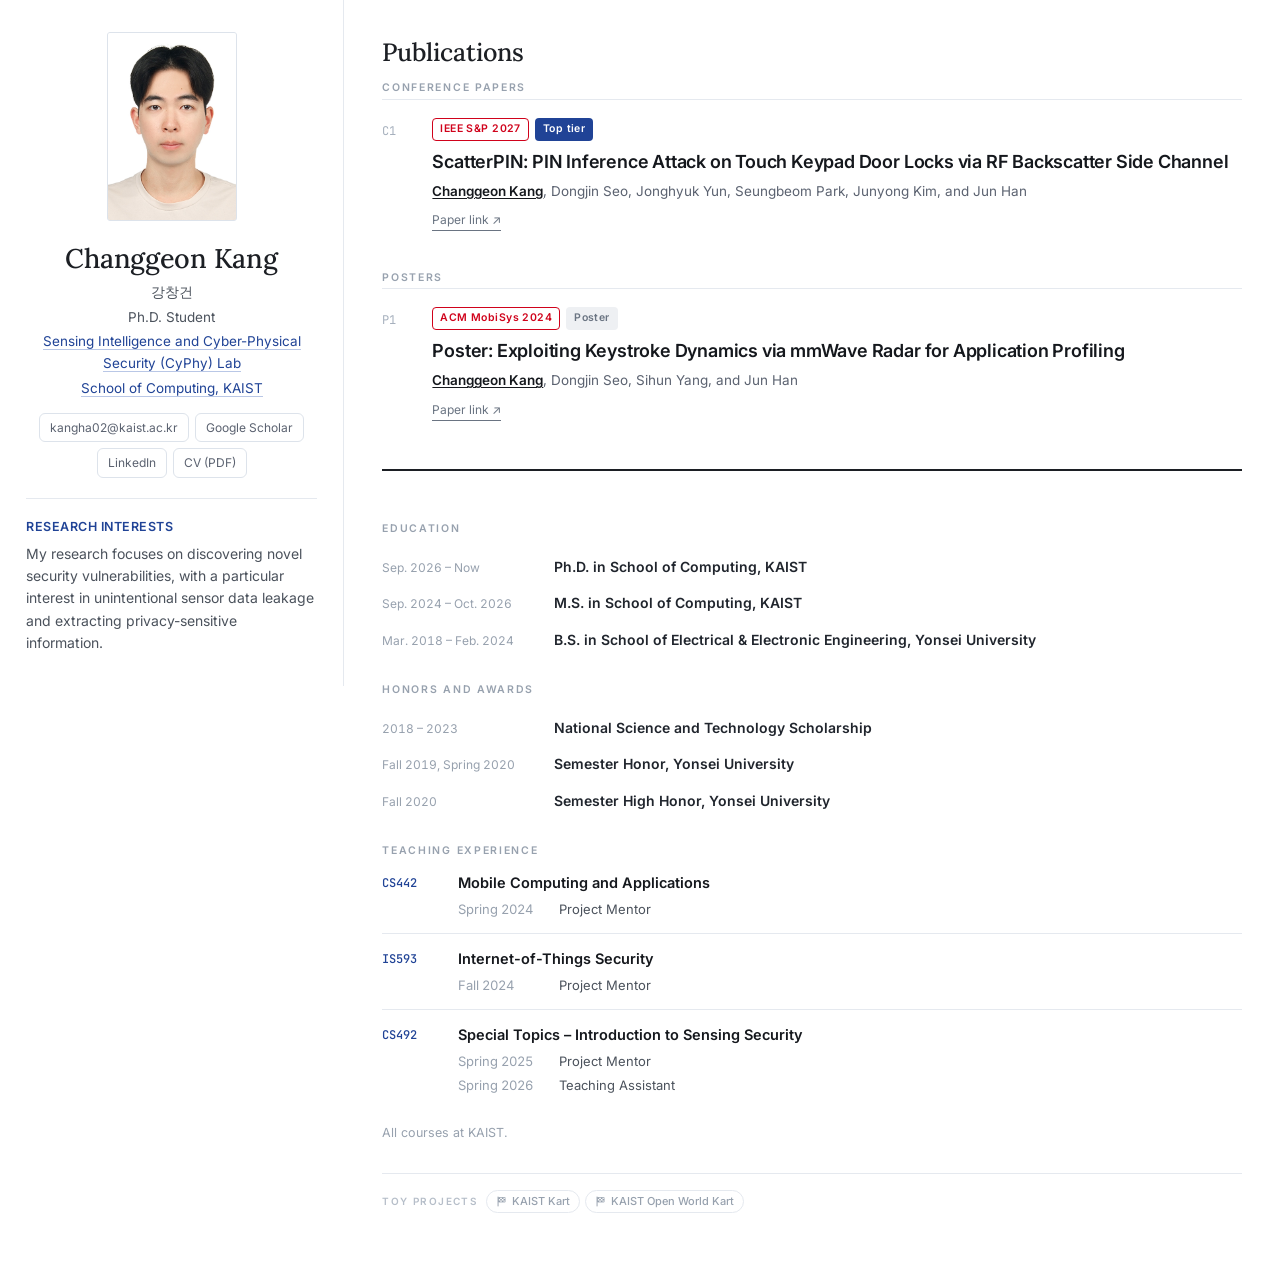
==== commit cc0c9896: "Add small Toy projects links to the two KAIST Kart games" ====
--- a/index.html
+++ b/index.html
@@ -147,6 +147,17 @@
 .eB .crole{font-size:13px;color:var(--body);display:flex;gap:9px}
 .eB .crole em{font-style:normal;color:var(--dim);font-variant-numeric:tabular-nums;flex:none;width:92px}
 .enote{font-size:12.5px;color:var(--dim);margin:14px 0 0}
+/* Toy projects: real buttons, but smaller and greyer than the profile
+   links, set apart from the CV content by a hairline at the very end */
+.kc-main{margin-top:30px;padding-top:16px;border-top:1px solid var(--rule)}
+.kc-row{display:flex;gap:5px;flex-wrap:wrap;align-items:center}
+.kc-lbl{font-size:10px;font-weight:600;letter-spacing:.14em;text-transform:uppercase;color:#b6bec9;
+  margin-right:3px}
+.kc{display:inline-flex;align-items:center;gap:5px;font-size:11px;font-weight:500;color:#97a1ae;
+  text-decoration:none;border:1px solid var(--rule);border-radius:999px;padding:2px 9px;background:#fff;
+  transition:color .15s,border-color .15s}
+.kc:hover{color:#204396;border-color:#204396}
+.kc .flag{width:11px;height:11px;flex:none}
 
 /* ---------- layout: identity rail on wide screens, header when narrow ---------- */
 /* Above 900px the identity is a sticky rail on the left and the content
@@ -196,7 +207,7 @@
 </style>
 </head>
 <body>
-<div class="pg optD"><div class="shell"><aside class="rail"><div class="railinner"><div class="railid"><div class="idrow"><div class="photo"><img src="photo.jpg" alt="Portrait of Changgeon Kang"></div><div class="idtext"><h1>Changgeon Kang</h1><p class="kr">강창건</p><p>Ph.D. Student</p><p><a class="id" href="https://www.cyphy.kaist.ac.kr/home" target="_blank" rel="noopener noreferrer">Sensing Intelligence and Cyber-Physical Security (CyPhy)&nbsp;Lab</a></p><p><a class="id" href="https://cs.kaist.ac.kr/" target="_blank" rel="noopener noreferrer">School of Computing, KAIST</a></p></div></div><div class="links"><button type="button" class="copy-mail" data-mail="kangha02@kaist.ac.kr" title="Click to copy"><span class="lbl-text">kangha02@kaist.ac.kr</span></button><a class="id" href="https://scholar.google.com/citations?user=AHf7iZIAAAAJ" target="_blank" rel="noopener noreferrer">Google Scholar</a><a class="id" href="https://www.linkedin.com/in/changgeon-kang/" target="_blank" rel="noopener noreferrer">LinkedIn</a><a class="id" href="CV_ChanggeonKang.pdf" target="_blank" rel="noopener noreferrer">CV (PDF)</a></div></div><div class="what"><b>Research Interests</b>My research focuses on discovering novel security vulnerabilities, with a particular interest in unintentional sensor data leakage and extracting privacy-sensitive information.</div></div></aside><main class="main"><section><h2 class="sec">Publications</h2><div class="measure"><p class="grouphead">Conference Papers</p><article class="pub"><div class="n">C1</div><div><div class="bdg-row"><span class="bdg bdg-v">IEEE S&P 2027</span><span class="bdg bdg-tier">Top tier</span></div><div class="t">ScatterPIN: PIN Inference Attack on Touch Keypad Door Locks via RF Backscatter Side Channel</div><div class="au"><b>Changgeon Kang</b>, Dongjin Seo, Jonghyuk Yun, Seungbeom Park, Junyong Kim, and Jun Han</div><a class="doi" href="https://store.computer.org/csdl/proceedings-article/sp/2027/553600a981/2lvCUSUXOlW" target="_blank" rel="noopener noreferrer">Paper link ↗</a></div></article><p class="grouphead">Posters</p><article class="pub poster"><div class="n">P1</div><div><div class="bdg-row"><span class="bdg bdg-v">ACM MobiSys 2024</span><span class="bdg bdg-s">Poster</span></div><div class="t">Poster: Exploiting Keystroke Dynamics via mmWave Radar for Application Profiling</div><div class="au"><b>Changgeon Kang</b>, Dongjin Seo, Sihun Yang, and Jun Han</div><a class="doi" href="https://dl.acm.org/doi/10.1145/3643832.3661443" target="_blank" rel="noopener noreferrer">Paper link ↗</a></div></article></div></section><section><div class="measure"><h3>Education</h3><div class="rec"><div class="yr">Sep. 2026 – Now</div><div class="ti">Ph.D. in School of Computing, KAIST</div></div><div class="rec"><div class="yr">Sep. 2024 – Oct. 2026</div><div class="ti">M.S. in School of Computing, KAIST</div></div><div class="rec"><div class="yr">Mar. 2018 – Feb. 2024</div><div class="ti">B.S. in School of Electrical &amp; Electronic Engineering, Yonsei University</div></div><h3>Honors and Awards</h3><div class="rec"><div class="yr">2018 – 2023</div><div class="ti">National Science and Technology Scholarship</div></div><div class="rec"><div class="yr">Fall 2019, Spring 2020</div><div class="ti">Semester Honor, Yonsei University</div></div><div class="rec"><div class="yr">Fall 2020</div><div class="ti">Semester High Honor, Yonsei University</div></div><h3>Teaching Experience</h3><div class="eB"><div class="crow"><div class="ccode">CS442</div><div><div class="cname">Mobile Computing and Applications</div><div class="croles"><div class="crole"><em>Spring 2024</em><span>Project Mentor</span></div></div></div></div><div class="crow"><div class="ccode">IS593</div><div><div class="cname">Internet-of-Things Security</div><div class="croles"><div class="crole"><em>Fall 2024</em><span>Project Mentor</span></div></div></div></div><div class="crow"><div class="ccode">CS492</div><div><div class="cname">Special Topics – Introduction to Sensing Security</div><div class="croles"><div class="crole"><em>Spring 2025</em><span>Project Mentor</span></div><div class="crole"><em>Spring 2026</em><span>Teaching Assistant</span></div></div></div></div></div><p class="enote">All courses at KAIST.</p></div></section></main></div></div>
+<div class="pg optD"><div class="shell"><aside class="rail"><div class="railinner"><div class="railid"><div class="idrow"><div class="photo"><img src="photo.jpg" alt="Portrait of Changgeon Kang"></div><div class="idtext"><h1>Changgeon Kang</h1><p class="kr">강창건</p><p>Ph.D. Student</p><p><a class="id" href="https://www.cyphy.kaist.ac.kr/home" target="_blank" rel="noopener noreferrer">Sensing Intelligence and Cyber-Physical Security (CyPhy)&nbsp;Lab</a></p><p><a class="id" href="https://cs.kaist.ac.kr/" target="_blank" rel="noopener noreferrer">School of Computing, KAIST</a></p></div></div><div class="links"><button type="button" class="copy-mail" data-mail="kangha02@kaist.ac.kr" title="Click to copy"><span class="lbl-text">kangha02@kaist.ac.kr</span></button><a class="id" href="https://scholar.google.com/citations?user=AHf7iZIAAAAJ" target="_blank" rel="noopener noreferrer">Google Scholar</a><a class="id" href="https://www.linkedin.com/in/changgeon-kang/" target="_blank" rel="noopener noreferrer">LinkedIn</a><a class="id" href="CV_ChanggeonKang.pdf" target="_blank" rel="noopener noreferrer">CV (PDF)</a></div></div><div class="what"><b>Research Interests</b>My research focuses on discovering novel security vulnerabilities, with a particular interest in unintentional sensor data leakage and extracting privacy-sensitive information.</div></div></aside><main class="main"><section><h2 class="sec">Publications</h2><div class="measure"><p class="grouphead">Conference Papers</p><article class="pub"><div class="n">C1</div><div><div class="bdg-row"><span class="bdg bdg-v">IEEE S&P 2027</span><span class="bdg bdg-tier">Top tier</span></div><div class="t">ScatterPIN: PIN Inference Attack on Touch Keypad Door Locks via RF Backscatter Side Channel</div><div class="au"><b>Changgeon Kang</b>, Dongjin Seo, Jonghyuk Yun, Seungbeom Park, Junyong Kim, and Jun Han</div><a class="doi" href="https://store.computer.org/csdl/proceedings-article/sp/2027/553600a981/2lvCUSUXOlW" target="_blank" rel="noopener noreferrer">Paper link ↗</a></div></article><p class="grouphead">Posters</p><article class="pub poster"><div class="n">P1</div><div><div class="bdg-row"><span class="bdg bdg-v">ACM MobiSys 2024</span><span class="bdg bdg-s">Poster</span></div><div class="t">Poster: Exploiting Keystroke Dynamics via mmWave Radar for Application Profiling</div><div class="au"><b>Changgeon Kang</b>, Dongjin Seo, Sihun Yang, and Jun Han</div><a class="doi" href="https://dl.acm.org/doi/10.1145/3643832.3661443" target="_blank" rel="noopener noreferrer">Paper link ↗</a></div></article></div></section><section><div class="measure"><h3>Education</h3><div class="rec"><div class="yr">Sep. 2026 – Now</div><div class="ti">Ph.D. in School of Computing, KAIST</div></div><div class="rec"><div class="yr">Sep. 2024 – Oct. 2026</div><div class="ti">M.S. in School of Computing, KAIST</div></div><div class="rec"><div class="yr">Mar. 2018 – Feb. 2024</div><div class="ti">B.S. in School of Electrical &amp; Electronic Engineering, Yonsei University</div></div><h3>Honors and Awards</h3><div class="rec"><div class="yr">2018 – 2023</div><div class="ti">National Science and Technology Scholarship</div></div><div class="rec"><div class="yr">Fall 2019, Spring 2020</div><div class="ti">Semester Honor, Yonsei University</div></div><div class="rec"><div class="yr">Fall 2020</div><div class="ti">Semester High Honor, Yonsei University</div></div><h3>Teaching Experience</h3><div class="eB"><div class="crow"><div class="ccode">CS442</div><div><div class="cname">Mobile Computing and Applications</div><div class="croles"><div class="crole"><em>Spring 2024</em><span>Project Mentor</span></div></div></div></div><div class="crow"><div class="ccode">IS593</div><div><div class="cname">Internet-of-Things Security</div><div class="croles"><div class="crole"><em>Fall 2024</em><span>Project Mentor</span></div></div></div></div><div class="crow"><div class="ccode">CS492</div><div><div class="cname">Special Topics – Introduction to Sensing Security</div><div class="croles"><div class="crole"><em>Spring 2025</em><span>Project Mentor</span></div><div class="crole"><em>Spring 2026</em><span>Teaching Assistant</span></div></div></div></div></div><p class="enote">All courses at KAIST.</p><div class="kc-main"><div class="kc-row"><span class="kc-lbl">Toy projects</span><a class="kc" href="/kaistcart/" target="_blank" rel="noopener noreferrer"><svg class="flag" viewBox="0 0 16 16" aria-hidden="true"><path d="M3 1.5v13" stroke="currentColor" stroke-width="1.4" fill="none" stroke-linecap="round"/><path d="M3.7 2.2h9.6v6.6H3.7z" fill="none" stroke="currentColor" stroke-width="1"/><path d="M3.7 2.2h2.4v2.2H3.7zM8.5 2.2h2.4v2.2H8.5zM6.1 4.4h2.4v2.2H6.1zM10.9 4.4h2.4v2.2h-2.4zM3.7 6.6h2.4v2.2H3.7zM8.5 6.6h2.4v2.2H8.5z" fill="currentColor"/></svg>KAIST Kart</a><a class="kc" href="/kaistcart3/" target="_blank" rel="noopener noreferrer"><svg class="flag" viewBox="0 0 16 16" aria-hidden="true"><path d="M3 1.5v13" stroke="currentColor" stroke-width="1.4" fill="none" stroke-linecap="round"/><path d="M3.7 2.2h9.6v6.6H3.7z" fill="none" stroke="currentColor" stroke-width="1"/><path d="M3.7 2.2h2.4v2.2H3.7zM8.5 2.2h2.4v2.2H8.5zM6.1 4.4h2.4v2.2H6.1zM10.9 4.4h2.4v2.2h-2.4zM3.7 6.6h2.4v2.2H3.7zM8.5 6.6h2.4v2.2H8.5z" fill="currentColor"/></svg>KAIST Open World Kart</a></div></div></div></section></main></div></div>
 <script>
 /* Copies the address and nothing else — no mail client, ever. Two copy
    paths, because some browsers expose navigator.clipboard but refuse the
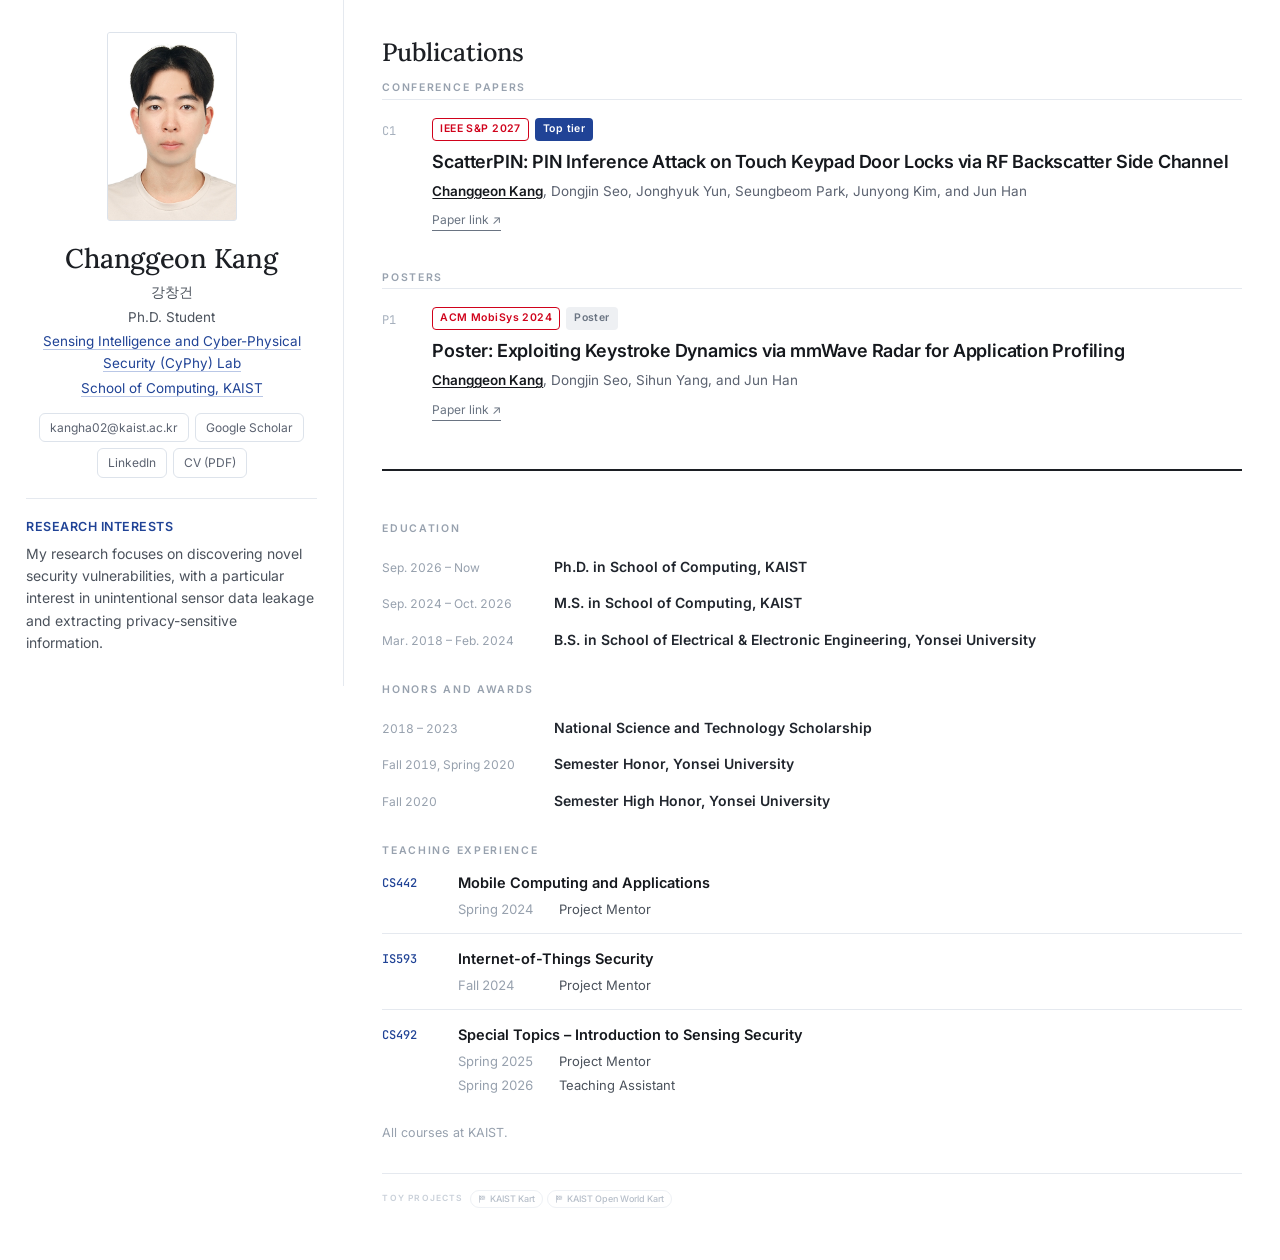
==== commit b238cb39: "Make the Toy projects links smaller and fainter" ====
--- a/index.html
+++ b/index.html
@@ -150,14 +150,14 @@
 /* Toy projects: real buttons, but smaller and greyer than the profile
    links, set apart from the CV content by a hairline at the very end */
 .kc-main{margin-top:30px;padding-top:16px;border-top:1px solid var(--rule)}
-.kc-row{display:flex;gap:5px;flex-wrap:wrap;align-items:center}
-.kc-lbl{font-size:10px;font-weight:600;letter-spacing:.14em;text-transform:uppercase;color:#b6bec9;
-  margin-right:3px}
-.kc{display:inline-flex;align-items:center;gap:5px;font-size:11px;font-weight:500;color:#97a1ae;
-  text-decoration:none;border:1px solid var(--rule);border-radius:999px;padding:2px 9px;background:#fff;
+.kc-row{display:flex;gap:4px;flex-wrap:wrap;align-items:center}
+.kc-lbl{font-size:8.5px;font-weight:600;letter-spacing:.14em;text-transform:uppercase;color:#c9d0d9;
+  margin-right:2px}
+.kc{display:inline-flex;align-items:center;gap:4px;font-size:9px;font-weight:500;color:#b6bec9;
+  text-decoration:none;border:1px solid #eef1f5;border-radius:999px;padding:1px 7px;background:#fff;
   transition:color .15s,border-color .15s}
 .kc:hover{color:#204396;border-color:#204396}
-.kc .flag{width:11px;height:11px;flex:none}
+.kc .flag{width:8px;height:8px;flex:none}
 
 /* ---------- layout: identity rail on wide screens, header when narrow ---------- */
 /* Above 900px the identity is a sticky rail on the left and the content
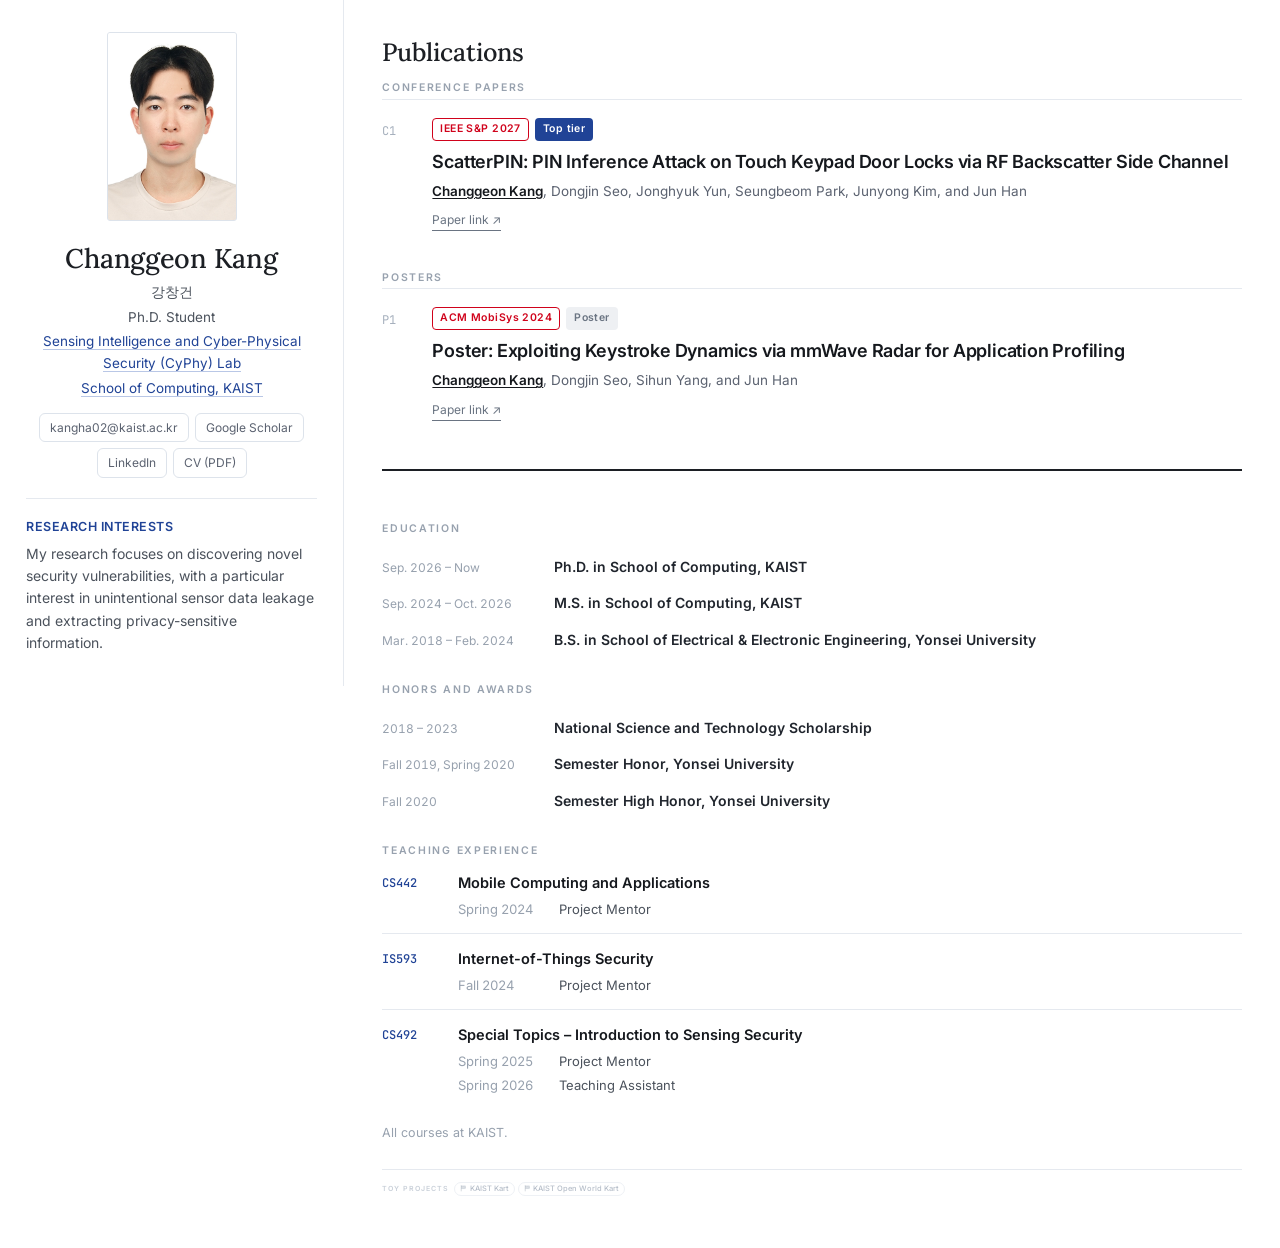
==== commit fd5f46b5: "Shrink the Toy projects links further" ====
--- a/index.html
+++ b/index.html
@@ -149,15 +149,15 @@
 .enote{font-size:12.5px;color:var(--dim);margin:14px 0 0}
 /* Toy projects: real buttons, but smaller and greyer than the profile
    links, set apart from the CV content by a hairline at the very end */
-.kc-main{margin-top:30px;padding-top:16px;border-top:1px solid var(--rule)}
-.kc-row{display:flex;gap:4px;flex-wrap:wrap;align-items:center}
-.kc-lbl{font-size:8.5px;font-weight:600;letter-spacing:.14em;text-transform:uppercase;color:#c9d0d9;
+.kc-main{margin-top:26px;padding-top:12px;border-top:1px solid var(--rule)}
+.kc-row{display:flex;gap:3px;flex-wrap:wrap;align-items:center}
+.kc-lbl{font-size:7px;font-weight:600;letter-spacing:.14em;text-transform:uppercase;color:#c9d0d9;
   margin-right:2px}
-.kc{display:inline-flex;align-items:center;gap:4px;font-size:9px;font-weight:500;color:#b6bec9;
-  text-decoration:none;border:1px solid #eef1f5;border-radius:999px;padding:1px 7px;background:#fff;
+.kc{display:inline-flex;align-items:center;gap:3px;font-size:7.5px;font-weight:500;color:#b6bec9;
+  text-decoration:none;border:1px solid #eef1f5;border-radius:999px;padding:0 5px;background:#fff;
   transition:color .15s,border-color .15s}
 .kc:hover{color:#204396;border-color:#204396}
-.kc .flag{width:8px;height:8px;flex:none}
+.kc .flag{width:6.5px;height:6.5px;flex:none}
 
 /* ---------- layout: identity rail on wide screens, header when narrow ---------- */
 /* Above 900px the identity is a sticky rail on the left and the content
